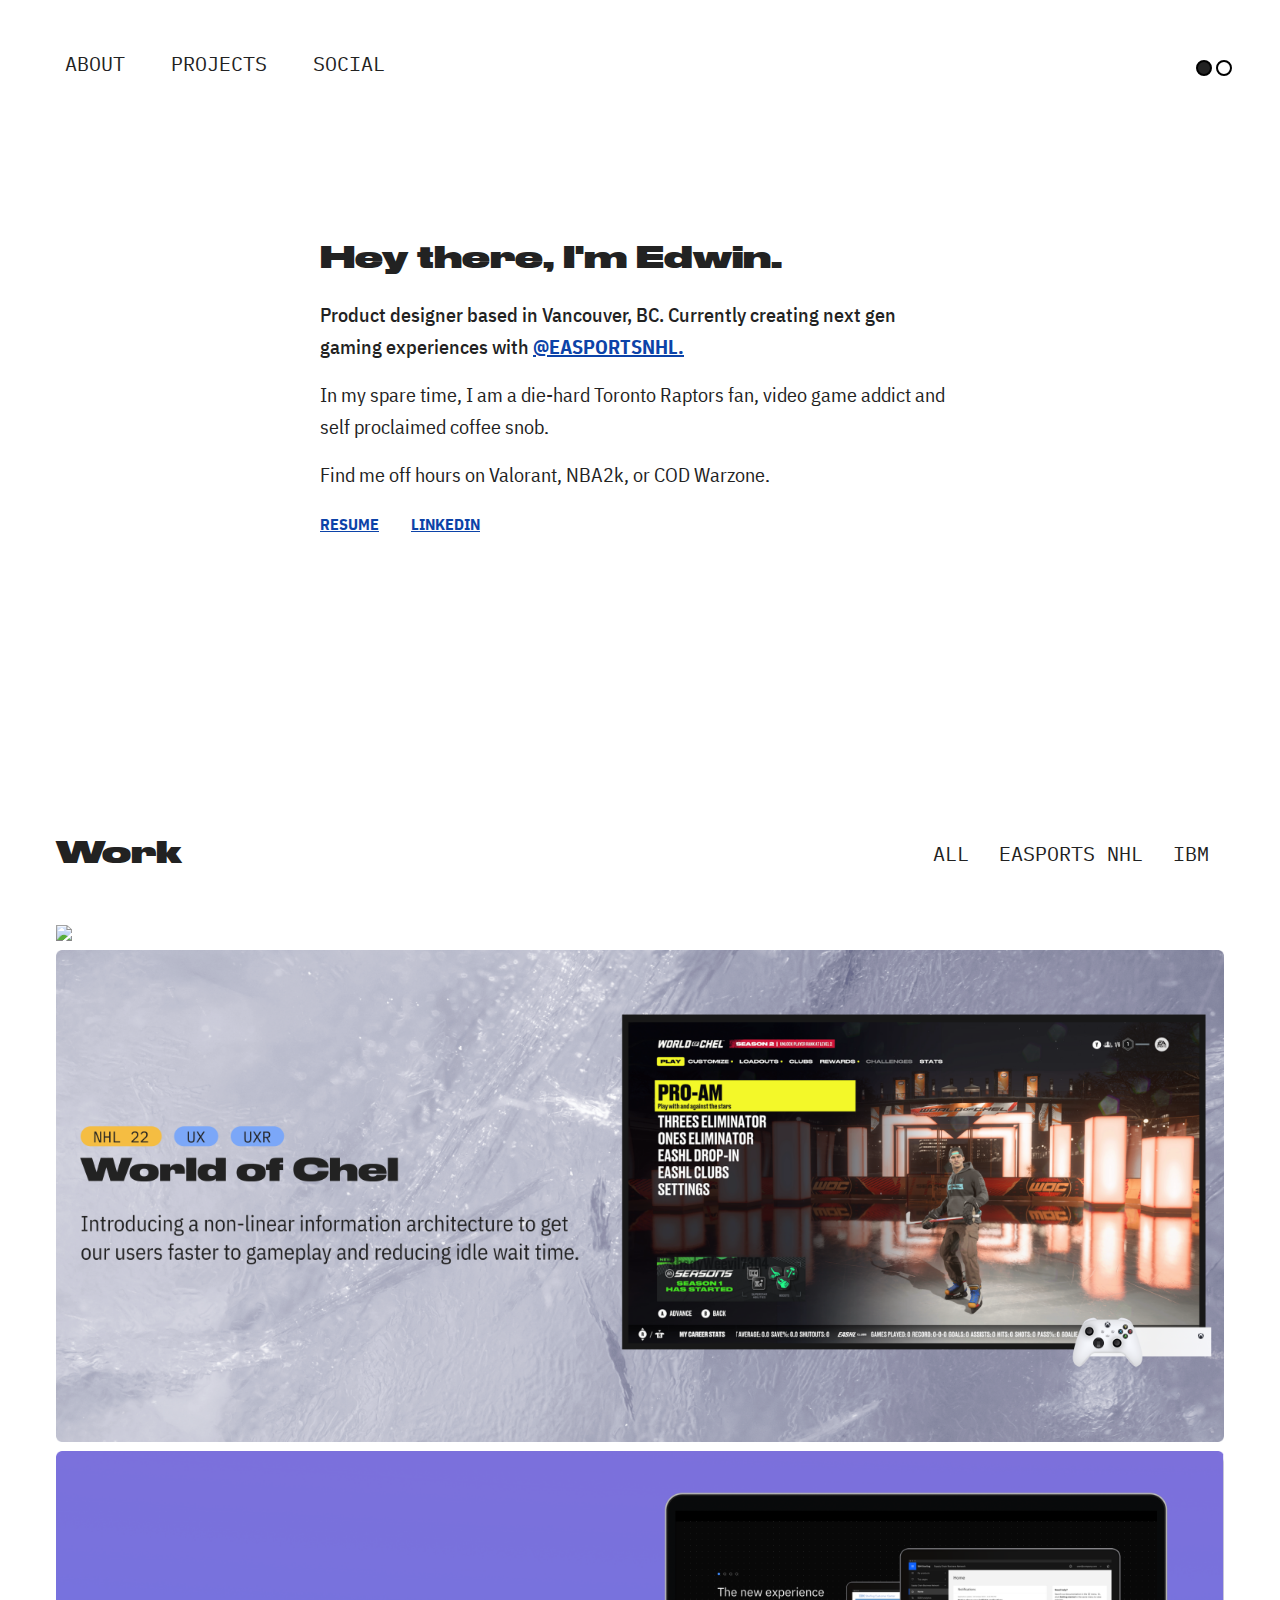
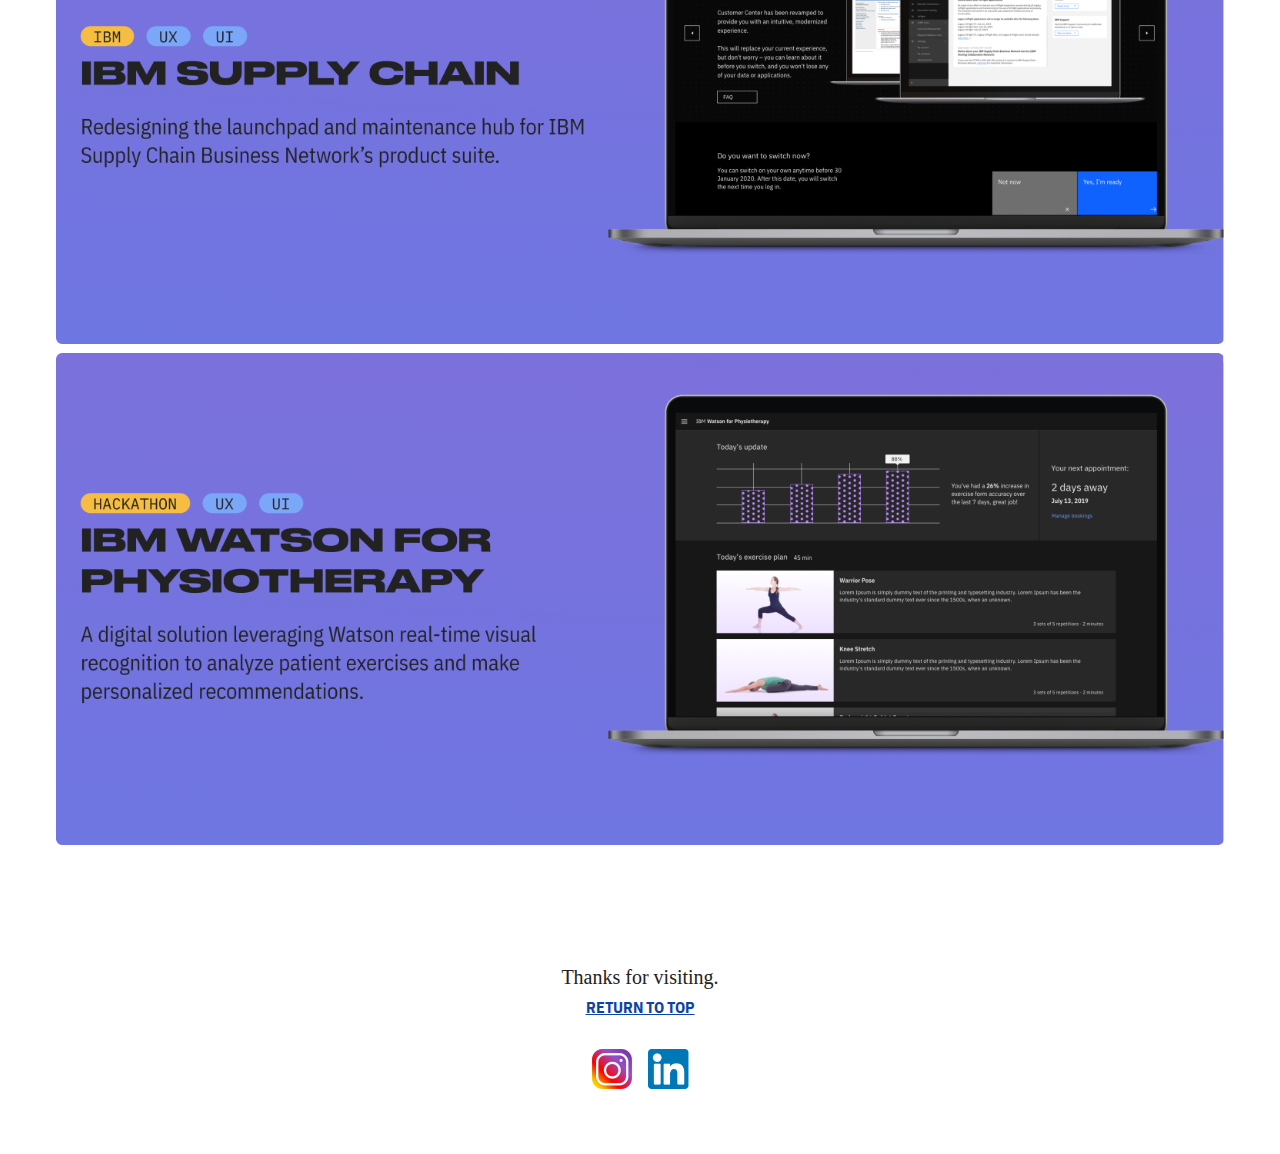
==== index.html @ debe1301 "Watson Physio project added, implemented hover interaction on homepage, added fade in/out on hover t" ====
<!DOCTYPE html>
<!--[if lt IE 7]>      <html class="no-js lt-ie9 lt-ie8 lt-ie7"> <![endif]-->
<!--[if IE 7]>         <html class="no-js lt-ie9 lt-ie8"> <![endif]-->
<!--[if IE 8]>         <html class="no-js lt-ie9"> <![endif]-->
<!--[if gt IE 8]>      <html class="no-js"> <!--<![endif]-->
<html class="theme-dark">
    <head>
        <meta charset="utf-8">
        <meta http-equiv="X-UA-Compatible" content="IE=edge">
        <title>Edwin Tang | Product Design</title>
        <meta name="description" content="">
        <meta name="viewport" content="width=device-width, initial-scale=1">
        <link rel="stylesheet" href="portfolio-styles.css" type="text/css">
        <link rel="preconnect" href="https://fonts.googleapis.com">
        <link rel="preconnect" href="https://fonts.gstatic.com" crossorigin>
        <link href="https://fonts.googleapis.com/css2?family=IBM+Plex+Mono&family=IBM+Plex+Sans+Condensed:wght@400;500;700&display=swap" rel="stylesheet">
        <script src="javascript.js"></script> 
        <ul class="navbar">
            <div class="navbar-menu">
                <li class="navbar-item"><a href="#about">ABOUT</a></li>
                <li class="navbar-item"><a href="#projects">PROJECTS</a></li>
                <li class="navbar-item"><a href="#social">SOCIAL</a></li>
            </div>
            <div class="color-change">
                <button class="color-change-icon" onclick="setDarkTheme()" id="dark-icon"></button>
                <button class="color-change-icon" onclick="setLightTheme()" id="light-icon"></button>
            </div>
        </ul>
    </head>
    <body>
        <!--[if lt IE 7]>
            <p class="browsehappy">You are using an <strong>outdated</strong> browser. Please <a href="#">upgrade your browser</a> to improve your experience.</p>
        <![endif]-->
        
        <div class="hero" id="about">
            <div class="hero-intro-container">
                <p id="header">Hey there, I'm Edwin.</h1>
                <p id="hero-subheader">Product designer based in Vancouver, BC. Currently creating next gen gaming experiences with <a href="https://www.instagram.com/easportsnhl/?hl=en" target="_blank" id="easports">@EASPORTSNHL.</a></p>
                <p>In my spare time, I am a die-hard Toronto Raptors fan, video game addict and self proclaimed coffee snob.</p> 
                <p>Find me off hours on Valorant, NBA2k, or COD Warzone.</p>
                <p id="intro-links"><a href="" id="resume">RESUME</a><a href="" id="linkedin">LINKEDIN</a></p>
            </div>
        </div>

        <div class="projects" id="projects">
            <div class="projects-header">
                <span class="wide-text">Work</span>
                <div class="project-filter">
                    <li>ALL</li>
                    <li>EASPORTS NHL</li>
                    <li>IBM</li>
                </div>
            </div>
            <div class="project-thumbnails-container">
                <img src="Assets/Project Thumbnails/NHL - Strategies Large Thumbnail.png" href="" class="project-thumbnails">
                <a href="world-of-chel.html"><img src="Assets/Project Thumbnails/NHL - WOC Large Thumbnail.png" class="project-thumbnails"></a>
                <a href="ibm-supply-chain.html"><img src="Assets/Project Thumbnails/IBM Customer Center Large Thumbnail.png" alt="IBM Supply Chain Project Thumbnail" class="project-thumbnails"></a>
                <a href="ibm-watson-physio.html"><img src="Assets/Project Thumbnails/IBM Watson for Physio Large Thumbnail.png" alt="IBM Watson for Physio Project Thumbnail" class="project-thumbnails"></a>
            </div>
        </div> 
         
        <div class="footer" id="social">
            <div class="footer-text-container">
                <span id="footer-text">Thanks for visiting.</span>
                <a href="#" id="back-to-top">RETURN TO TOP</a>
            </div>
            <div class="social-icons">
                <a target="_blank" href="https://www.instagram.com/ewkthanks/"><img class="footer-social-icons" src="Assets/social-icons/ig-icon.png"></a>
                <a target="_blank" href="https://www.linkedin.com/in/edwin-tang-b3b649b4/"><img class="footer-social-icons" src="Assets/social-icons/linkedin-icon.png"></a>
            </div>
        </div>
        <script src="" async defer></script>
    </body>
</html>
---- portfolio-styles.css ----
@font-face {
    font-family: 'Druk Wide';
    src: url(/fonts/Druk-Wide-Heavy.ttf);
    font-weight: bold;
    font-style: normal;
}

@font-face {
    font-family: 'Druk Wide';
    src: url(/fonts/Druk-Wide-Medium.ttf);
    font-weight: normal;
    font-style: normal;
}

/*Theme Setup*/
.theme-light {
    --background-color: #fff;
    --font-color: #222;
    --footer-color: #333;
    --navhover-bg-color: #222;
    --navhover-color: #fff;
    --links-color: #0C43A8;
}

.theme-dark {
    --background-color: #222222;
    --font-color: #fff;
    --footer-color: #cbcbcb;
    --navhover-bg-color: #fff;
    --navhover-color: #222;
    --links-color: #7BA7F8;
}

html {
    scroll-behavior: smooth;
}

.hyperlinks {
    font-weight: 700;
    color: var(--links-color);
}

/*Navbar Styling*/

.navbar {
    list-style-type: none;
    font-family: 'IBM Plex Mono', monospace;
    max-height: 117px;
    position: fixed;
    display: flex;
    padding: 48px 48px 32px 48px;
    justify-content: space-between;
    align-items: center;
    background-color: var(--background-color);
    left: 0px;
    right: 0px;
    top: 0px;
    margin-top: 0px;

}

.navbar-menu {
    display: block;
    align-items: center;
    align-self: stretch;
    width: auto;
}

.navbar-menu a {
    color: var(--font-color);
    text-decoration: none;
}

.navbar-item {
    display: inline-block;
    padding: 0px;
    border-radius: 4px;
}

.navbar-item a {
    padding: 2px 17px 2px 17px;
}

.navbar-arrow {
    display: inline-block;
    padding: 0px 15px 0px 15px;
    border-radius: 4px;
    color: var(--font-color);
}
 
.navbar-item:hover {
    background-color: var(--navhover-bg-color);
    color: var(--navhover-color);
    -webkit-transition: all 150ms ease-in-out;
    -moz-transition: all 150ms ease-in-out;
    transition: all 150ms ease-in-out;
}

.navbar-item:not(hover) {
    background-color: var(--background-color);
    color: var(--font-color);
    -webkit-transition: all 150ms ease-in-out;
    -moz-transition: all 150ms ease-in-out;
    transition: all 150ms ease-in-out;
}

.navbar-item a:hover {
    color: var(--navhover-color);
    -webkit-transition: all 150ms ease-in-out;
    -moz-transition: all 150ms ease-in-out;
    transition: all 150ms ease-in-out;
}

.navbar-item a:not(hover) {
    color: var(--font-color);
    -webkit-transition: all 150ms ease-in-out;
    -moz-transition: all 150ms ease-in-out;
    transition: all 150ms ease-in-out;
}

/* Active Breadcrumb*/
.navbar-item-active {
    display: inline-block;
    background-color: var(--navhover-bg-color);
    color: var(--navhover-color);
    padding: 0px 15px;
    border-radius: 4px;
}

/*Color Change Icons*/

.color-change {
    display: flex;
    align-items: flex-start;
    gap: 4px;
}

.color-change-icon {
    display: inline-block;
    height: 16px;
    width: 16px;
}

#dark-icon {
    background-color:#222;
    border: 2px solid black;    
    
    border-radius:50%;
    -moz-border-radius:50%;
    -webkit-border-radius:50%;
    
}

#light-icon {
    background-color:#fff;
    border: 2px solid black;    
    border-radius:50%;
    -moz-border-radius:50%;
    -webkit-border-radius:50%;
    
    
}

/*End Color Change and Navbar*/

body {
    background-color: var(--background-color);
    font-family: 'IBM Plex Sans Condensed', sans-serif;
    font-size: 20px;
    color: var(--font-color);
    line-height: 1.6;
}

ul li:not(:last-child) {
    margin-bottom: 8px;
}

.hero {
    display: flex;
    height: 70vh;
    padding: 64px 48px;
    flex-direction: column;
    justify-content: center;
    align-items: center;
    flex-shrink: 0;
    
}

.hero-intro-container {
    margin: auto;
    display: flex;
    padding: 32px;
    flex-direction: column;
    align-items: flex-start;
    align-self: stretch;
    gap: 0px;
    width: 640px;
}

.hero-intro-container p:not(:last-child) {
    margin-bottom: 16px;
    margin-top: 0px;
}

.hero-intro-container p:last-child {
    margin: 0px;
}

#hero-subheader {
    font-weight: 500;
}

#header {
    font-family: 'Druk Wide';
    font-weight: bold;
    font-size: 30px;
    
}

#easports {
    color: var(--links-color);
    font-weight: 700;   
}

#resume {
    color: var(--links-color);
    font-weight: 700;
    font-size: 16px;
    margin-right: 32px;
}

#linkedin {
    color: var(--links-color);
    font-weight: 700;
    font-size: 16px;
}


/*Projects Container*/

.projects {
    display: flex;
    max-width: 1528px;
    height: 100%;
    margin-left: auto;
    margin-right: auto;
    padding: 64px 48px;
    flex-direction: column;
    justify-content: center;
    align-items: center;
    flex-shrink: 0;
    
}

.projects-header {
    display: flex;
    justify-content: space-between;
    align-items: center;
    align-self: stretch;
    width: 100%;
}

.wide-text {
    font-family: 'Druk Wide';
    font-weight: bold;
    font-size: 30px;
    color: var(--font-color);
    
}

.project-filter {
    list-style-type: none;
    font-family: 'IBM Plex Mono', monospace;
    display: flex;
    align-items: flex-start;
    
}

.project-filter li {
    display: inline;
    padding: 0px 15px 0px 15px;
    border-radius: 4px;
}

.project-filter li:hover {
    background-color: var(--navhover-bg-color);
    color: var(--navhover-color);
    -webkit-transition: all 150ms ease-in-out;
    -moz-transition: all 150ms ease-in-out;
    transition: all 150ms ease-in-out;
}

.project-thumbnails-container {
    margin-top: 40px;
}

.project-thumbnails-container:hover a {
    opacity: 0.7;
    -webkit-transition: opacity 300ms ease-in-out;
    -moz-transition: opacity 300ms ease-in-out;
    transition: opacity 300ms ease-in-out;
}

.project-thumbnails-container:not(hover) a {
    opacity: 1;
    -webkit-transition: opacity 300ms ease-in-out;
    -moz-transition: opacity 300ms ease-in-out;
    transition: opacity 300ms ease-in-out;
}

.project-thumbnails {
    width: 100%;
}

.project-thumbnails-container a:hover {
    opacity: 1;
    -webkit-transition: opacity 300ms ease-in-out;
    -moz-transition: opacity 300ms ease-in-out;
    transition: opacity 300ms ease-in-out;
}

/*Footer Styling*/

.footer {
    display: flex;
    max-width: 1528px;
    height: auto;
    margin-left: auto;
    margin-right: auto;
    padding: 48px 24px;
    flex-direction: column;
    justify-content: center;
    align-items: center;
    flex-shrink: 0;
}

.footer-text-container {
    display: flex;
    flex-direction: column;
    align-items: flex-start;
    gap: 8px;
}

#footer-text {
    color: var(--font-color);
    font-family: 'Druk Wide';
    font-weight: normal;
    font-size: 20px;
    font-style: normal;
    line-height: normal;
}

#back-to-top {
    color: var(--links-color);
    font-family: IBM Plex Sans Condensed;
    font-size: 16px;
    font-style: normal;
    font-weight: 700;
    line-height: normal;
    text-decoration-line: underline;
    align-items: center;
    display: flex;
    margin: auto;
}

.social-icons {
    margin-top: 32px;
    display: flex;
    align-items: flex-start;
    gap: 16px;
}

.footer-social-icons {
    height: 40px;
    width: auto;
}

/*PROJECT PAGE CSS*/
.project-image {
    margin-top: 130px;
    max-width: 1528px;
    margin-left: auto;
    margin-right: auto;
    display: flex;
    flex-direction: column;
    align-items: center;
    gap: 10px; 
    padding: 0px 48px;
}

.project-intro {
    margin-top: 16px;
    max-width: 1528px;
    margin-left: auto;
    margin-right: auto;
    padding: 0px 48px;
}

.project-intro img {
    max-width: 1528px;
    width: 100%;
    margin-left:auto;
    margin-right: auto;
}

.image-footer {
    font-size: 16px;
    color: var(--footer-color);
    margin-top: 0%;
    font-style: italic;
}

.project-body {
    padding: 0px 48px;
    max-width: 1528px;
    margin-left: auto;
    margin-right: auto;
}

.project-body img {
    width: 100%;
    border-radius: 4px;
}

.project-subheader {
    font-family: 'Druk Wide';
    font-size: 24px;
    color: var(--font-color);
    
}

strong {
    color: #F5BD42;
}

/*TWO COLUMN GRID*/

.two-column-row {
    display: flex;
    column-gap: 8px;
}


.two-column-row .column {
    flex: 50%;
}

.two-column-row .column img {
    width: 100%;
    border-radius: 4px;
}
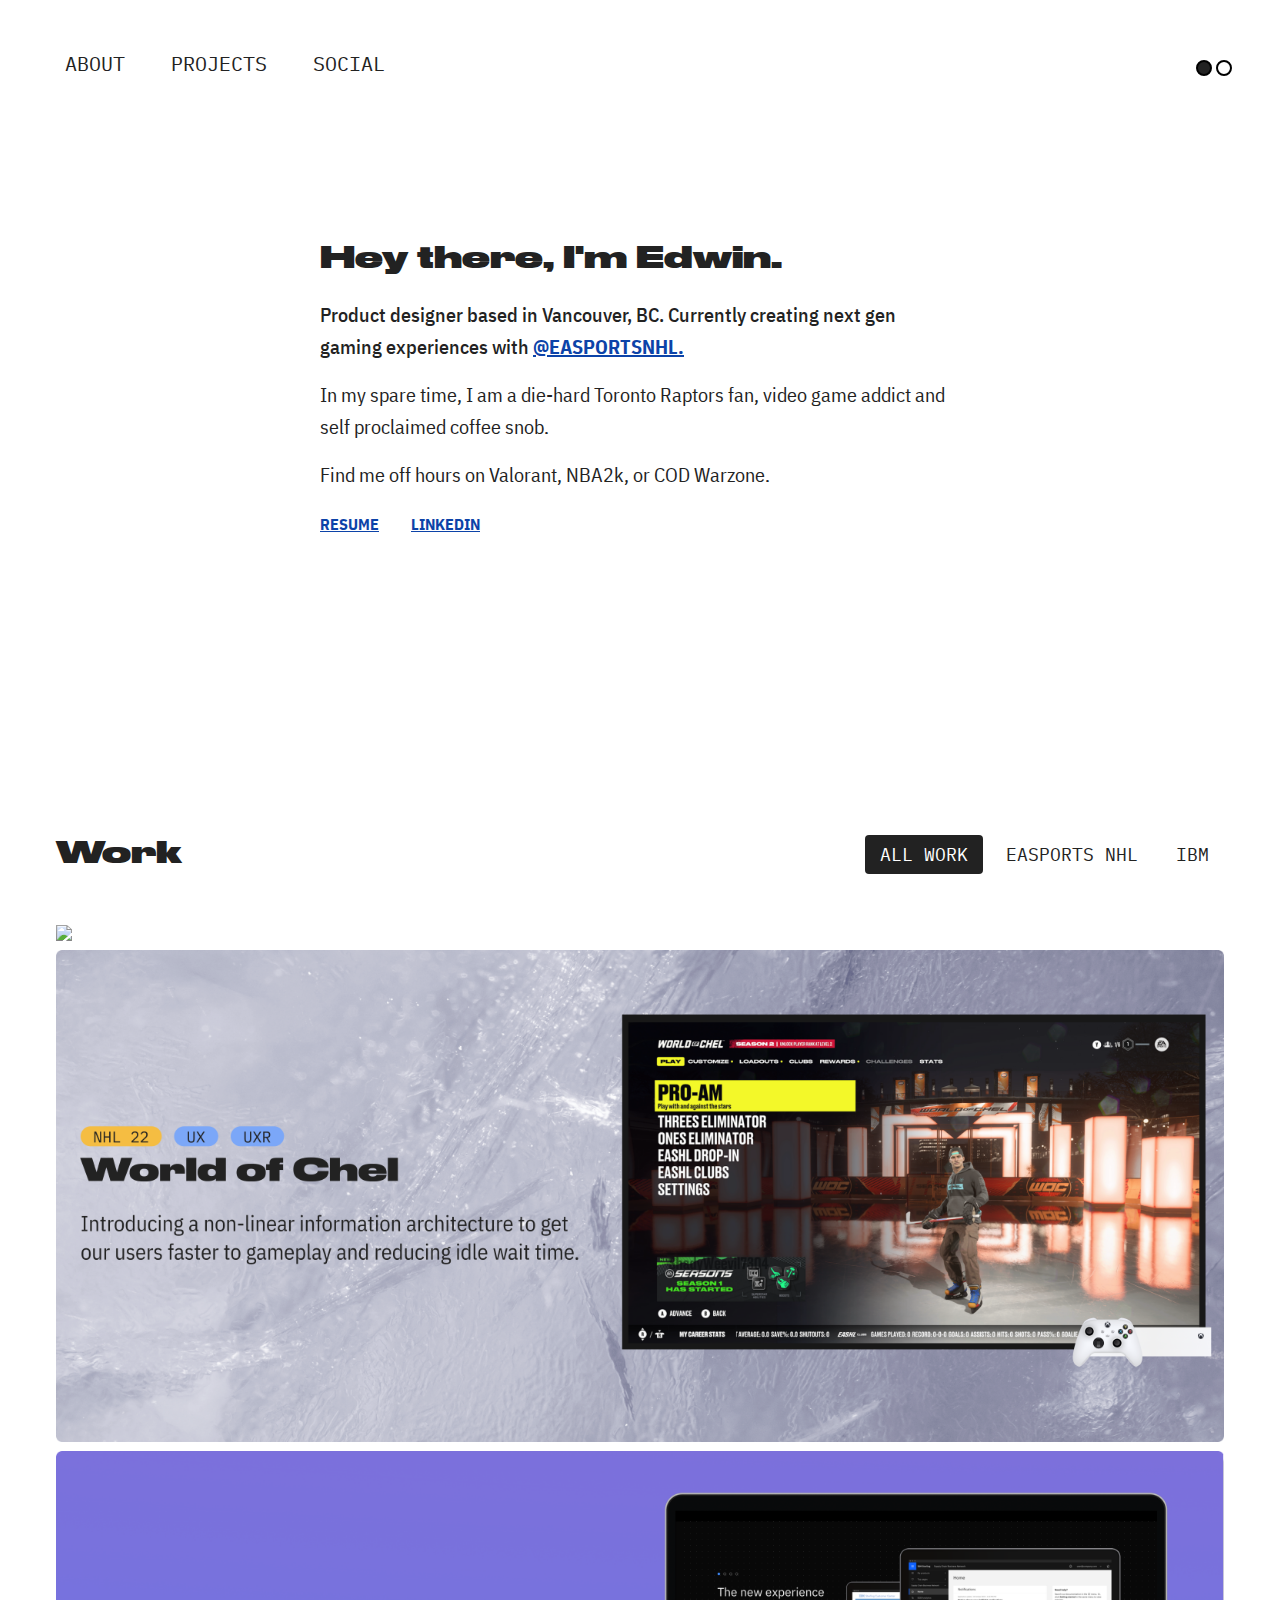
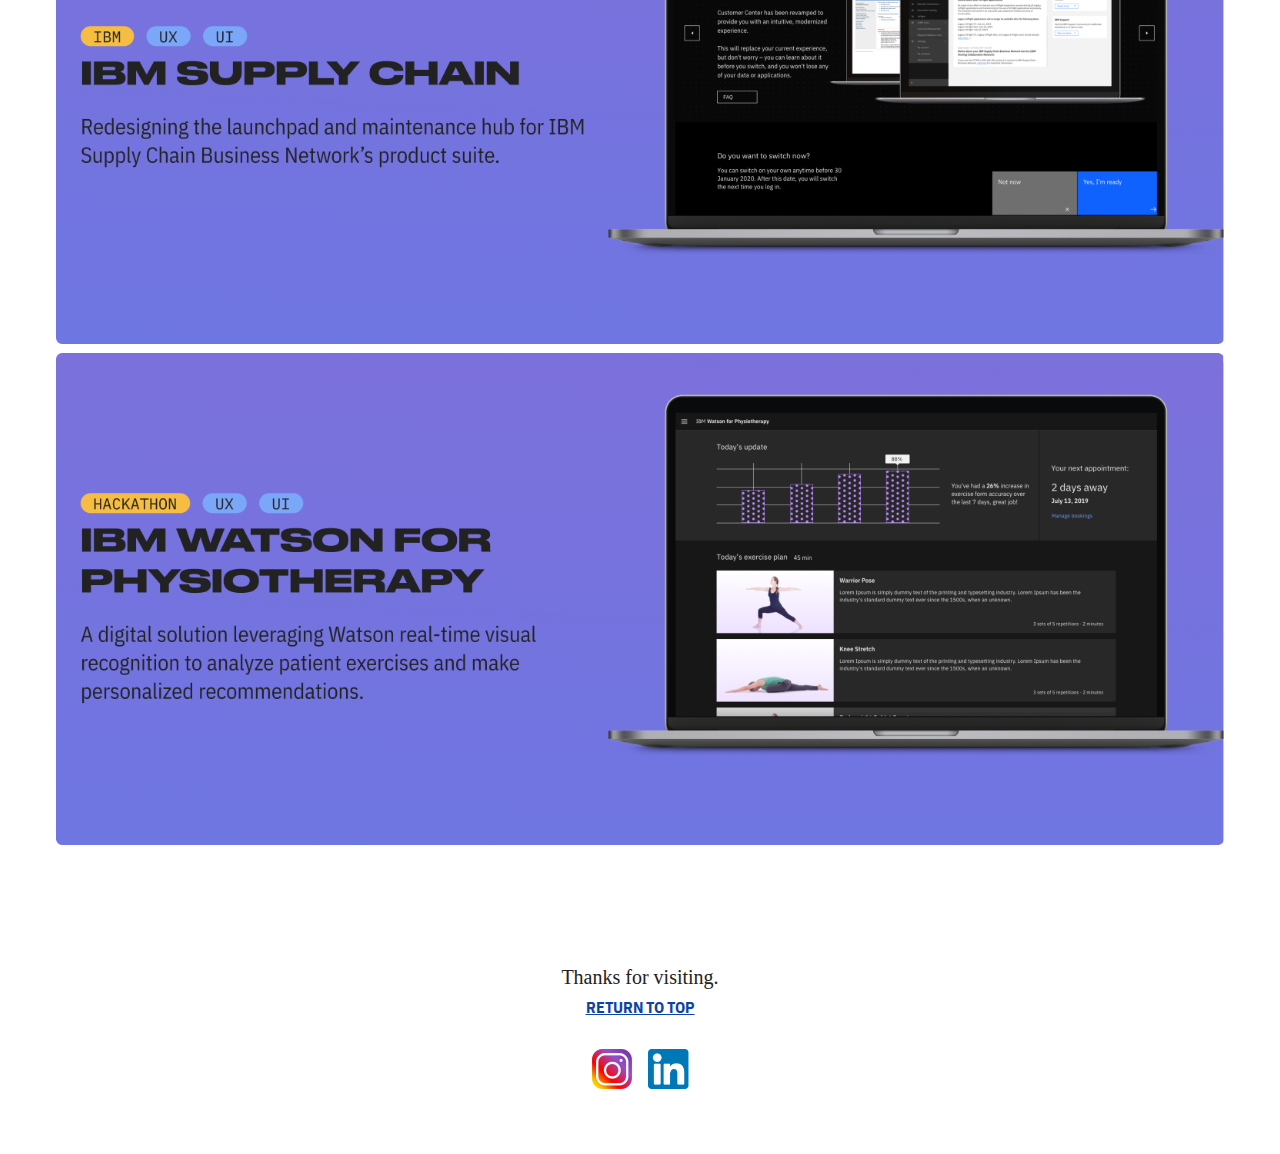
==== commit fe3bd542: "Added project filters" ====
--- a/index.html
+++ b/index.html
@@ -3,7 +3,7 @@
 <!--[if IE 7]>         <html class="no-js lt-ie9 lt-ie8"> <![endif]-->
 <!--[if IE 8]>         <html class="no-js lt-ie9"> <![endif]-->
 <!--[if gt IE 8]>      <html class="no-js"> <!--<![endif]-->
-<html class="theme-dark">
+<html class="theme-light">
     <head>
         <meta charset="utf-8">
         <meta http-equiv="X-UA-Compatible" content="IE=edge">
@@ -38,24 +38,24 @@
                 <p id="hero-subheader">Product designer based in Vancouver, BC. Currently creating next gen gaming experiences with <a href="https://www.instagram.com/easportsnhl/?hl=en" target="_blank" id="easports">@EASPORTSNHL.</a></p>
                 <p>In my spare time, I am a die-hard Toronto Raptors fan, video game addict and self proclaimed coffee snob.</p> 
                 <p>Find me off hours on Valorant, NBA2k, or COD Warzone.</p>
-                <p id="intro-links"><a href="" id="resume">RESUME</a><a href="" id="linkedin">LINKEDIN</a></p>
+                <p id="intro-links"><a href="Assets/EdwinResume.pdf" target="_blank" id="resume">RESUME</a><a href="https://www.linkedin.com/in/edwin-tang-b3b649b4/" id="linkedin">LINKEDIN</a></p>
             </div>
         </div>
 
         <div class="projects" id="projects">
             <div class="projects-header">
                 <span class="wide-text">Work</span>
-                <div class="project-filter">
-                    <li>ALL</li>
-                    <li>EASPORTS NHL</li>
-                    <li>IBM</li>
+                <div class="project-filter" id="btnContainer">
+                    <button class="filter-button filter-active" onclick="filterSelection('all')">ALL WORK</button>
+                    <button class="filter-button" onclick="filterSelection('eanhl')">EASPORTS NHL
+                    <button class="filter-button" onclick="filterSelection('ibm')">IBM</button>
                 </div>
             </div>
             <div class="project-thumbnails-container">
-                <img src="Assets/Project Thumbnails/NHL - Strategies Large Thumbnail.png" href="" class="project-thumbnails">
-                <a href="world-of-chel.html"><img src="Assets/Project Thumbnails/NHL - WOC Large Thumbnail.png" class="project-thumbnails"></a>
-                <a href="ibm-supply-chain.html"><img src="Assets/Project Thumbnails/IBM Customer Center Large Thumbnail.png" alt="IBM Supply Chain Project Thumbnail" class="project-thumbnails"></a>
-                <a href="ibm-watson-physio.html"><img src="Assets/Project Thumbnails/IBM Watson for Physio Large Thumbnail.png" alt="IBM Watson for Physio Project Thumbnail" class="project-thumbnails"></a>
+                <a href="" class="project-filter-link eanhl"><img src="Assets/Project Thumbnails/NHL - Strategies Large Thumbnail.png" class="project-thumbnails"></a>
+                <a href="world-of-chel.html" class="project-filter-link eanhl"><img src="Assets/Project Thumbnails/NHL - WOC Large Thumbnail.png" class="project-thumbnails"></a>
+                <a href="ibm-supply-chain.html" class="project-filter-link ibm"><img src="Assets/Project Thumbnails/IBM Customer Center Large Thumbnail.png" alt="IBM Supply Chain Project Thumbnail" class="project-thumbnails"></a>
+                <a href="ibm-watson-physio.html" class="project-filter-link ibm"><img src="Assets/Project Thumbnails/IBM Watson for Physio Large Thumbnail.png" alt="IBM Watson for Physio Project Thumbnail" class="project-thumbnails"></a>
             </div>
         </div> 
          
@@ -69,6 +69,19 @@
                 <a target="_blank" href="https://www.linkedin.com/in/edwin-tang-b3b649b4/"><img class="footer-social-icons" src="Assets/social-icons/linkedin-icon.png"></a>
             </div>
         </div>
-        <script src="" async defer></script>
+        <script>
+        filterSelection("all")
+        // Add active class to the current button (highlight it)
+        var btnContainer = document.getElementById("btnContainer");
+        var btns = btnContainer.getElementsByClassName("filter-button");
+        for (var i = 0; i < btns.length; i++) {
+        btns[i].addEventListener("click", function(){
+            var current = document.getElementsByClassName("filter-active");
+            current[0].className = current[0].className.replace(" filter-active", "");
+            this.className += " filter-active";
+        });
+        };
+
+        </script>
     </body>
 </html> --- a/portfolio-styles.css
+++ b/portfolio-styles.css
@@ -276,18 +276,56 @@
     
 }
 
-.project-filter li {
-    display: inline;
-    padding: 0px 15px 0px 15px;
-    border-radius: 4px;
-}
-
+/*
 .project-filter li:hover {
     background-color: var(--navhover-bg-color);
     color: var(--navhover-color);
     -webkit-transition: all 150ms ease-in-out;
     -moz-transition: all 150ms ease-in-out;
     transition: all 150ms ease-in-out;
+}
+*/
+.project-filter .filter-button {
+    background-color: var(--background-color);
+    font-family: 'IBM Plex Mono', monospace;
+    font-size: 18px;
+    border: none;
+    padding: 8px 15px 8px 15px;
+    border-radius: 4px;
+}
+
+.project-filter .filter-button:not(:last-child) {
+    margin-right: 8px;
+}
+
+.project-filter .filter-button:hover {
+    background-color: var(--navhover-bg-color);
+    color: var(--navhover-color);
+    -webkit-transition: all 150ms ease-in-out;
+    -moz-transition: all 150ms ease-in-out;
+    transition: all 150ms ease-in-out;
+    cursor: pointer;
+}
+
+.project-filter .filter-button.filter-active {
+    background-color: var(--navhover-bg-color);
+    color: var(--navhover-color);
+}
+
+.project-filter .filter-button:not(hover) {
+    background-color: var(--background-color);
+    color: var(--font-color);
+    -webkit-transition: all 150ms ease-in-out;
+    -moz-transition: all 150ms ease-in-out;
+    transition: all 150ms ease-in-out;
+}
+
+.project-filter-link {
+    display: none;
+}
+
+.project-filter-show {
+    display: block;
 }
 
 .project-thumbnails-container {
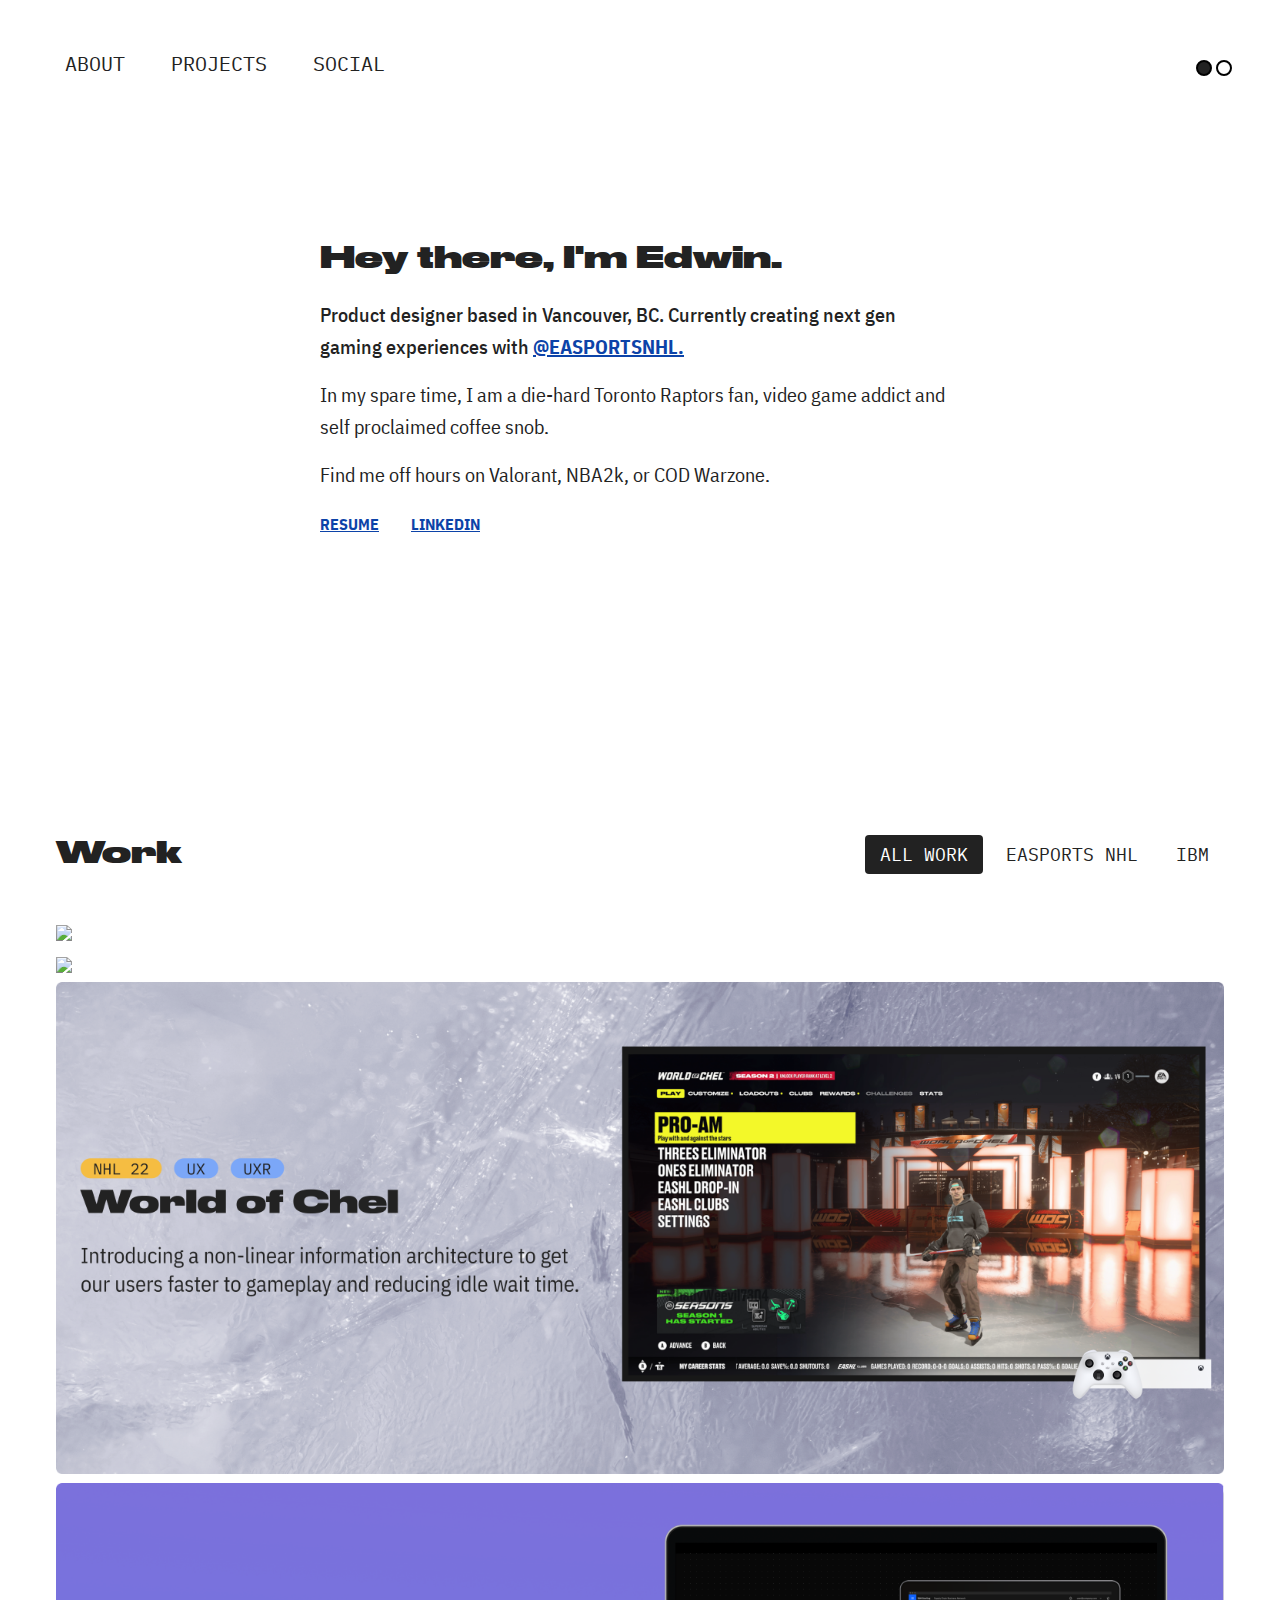
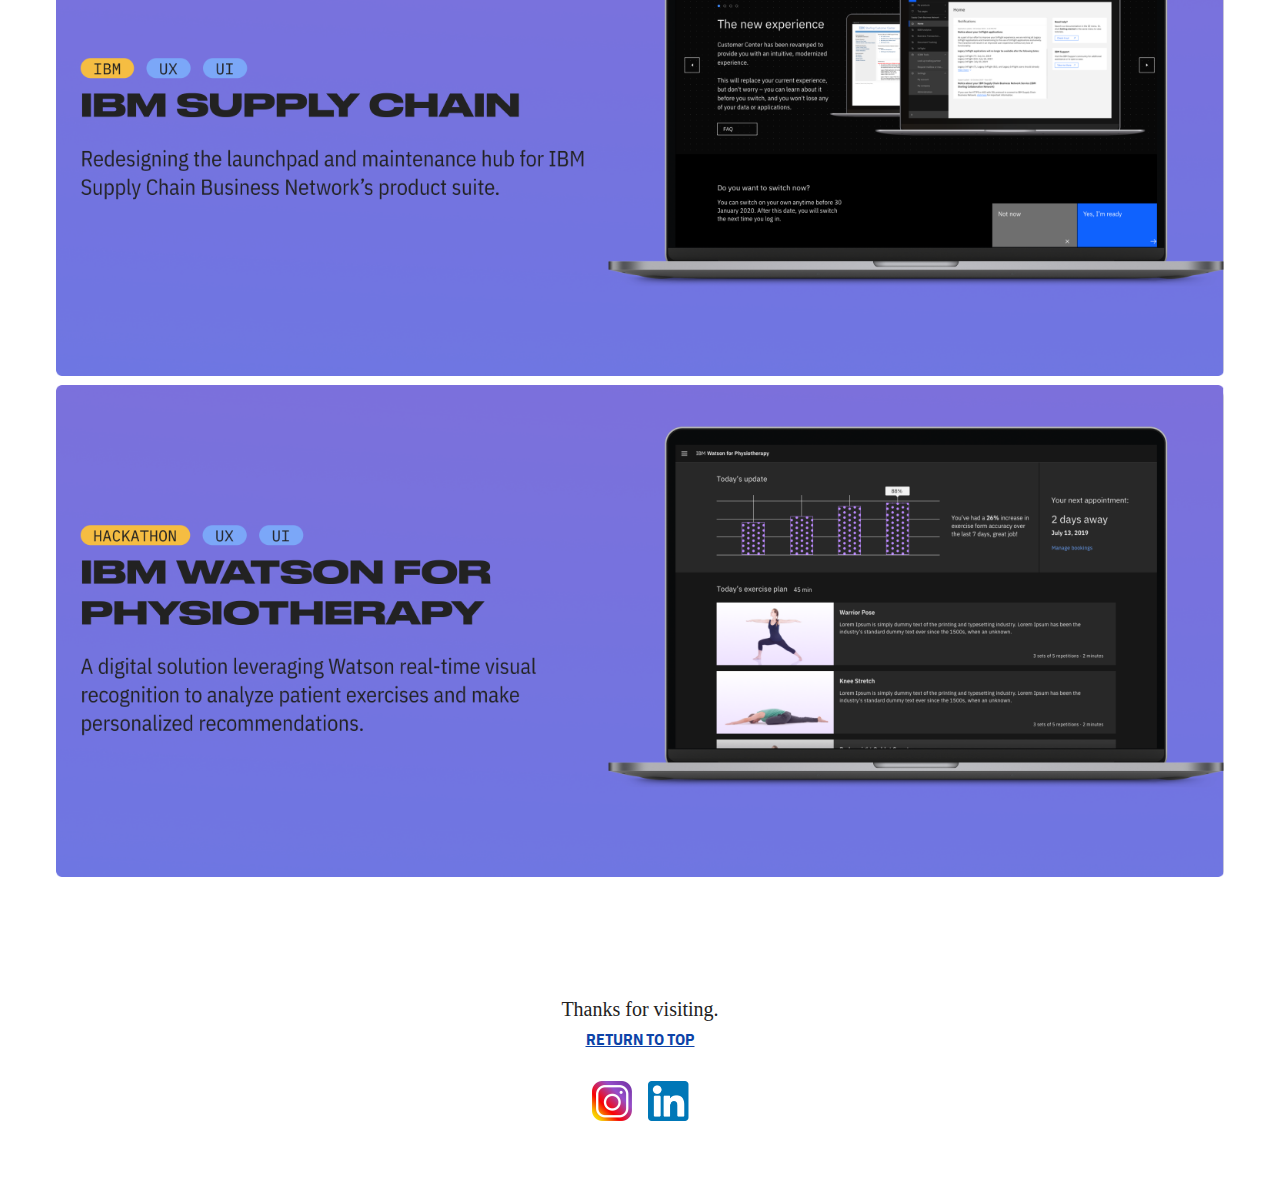
==== commit c9224ed0: "Fixed project header images, added a spot for CZ project image" ====
--- a/index.html
+++ b/index.html
@@ -52,7 +52,8 @@
                 </div>
             </div>
             <div class="project-thumbnails-container">
-                <a href="" class="project-filter-link eanhl"><img src="Assets/Project Thumbnails/NHL - Strategies Large Thumbnail.png" class="project-thumbnails"></a>
+                <a href="" class="project-filter-link eanhl"><img src="Assets/Project Thumbnails/CreationZone.png" class="project-thumbnails"></a>
+                <a href="gameplay-strategies.html" class="project-filter-link eanhl"><img src="Assets/Project Thumbnails/NHL - Strategies Large Thumbnail.png" class="project-thumbnails"></a>
                 <a href="world-of-chel.html" class="project-filter-link eanhl"><img src="Assets/Project Thumbnails/NHL - WOC Large Thumbnail.png" class="project-thumbnails"></a>
                 <a href="ibm-supply-chain.html" class="project-filter-link ibm"><img src="Assets/Project Thumbnails/IBM Customer Center Large Thumbnail.png" alt="IBM Supply Chain Project Thumbnail" class="project-thumbnails"></a>
                 <a href="ibm-watson-physio.html" class="project-filter-link ibm"><img src="Assets/Project Thumbnails/IBM Watson for Physio Large Thumbnail.png" alt="IBM Watson for Physio Project Thumbnail" class="project-thumbnails"></a>
--- a/portfolio-styles.css
+++ b/portfolio-styles.css
@@ -1,12 +1,12 @@
 @font-face {
-    font-family: 'Druk Wide';
+    font-family: 'Druk-Wide';
     src: url(/fonts/Druk-Wide-Heavy.ttf);
     font-weight: bold;
     font-style: normal;
 }
 
 @font-face {
-    font-family: 'Druk Wide';
+    font-family: 'Druk-Wide';
     src: url(/fonts/Druk-Wide-Medium.ttf);
     font-weight: normal;
     font-style: normal;
@@ -78,7 +78,7 @@
 }
 
 .navbar-item a {
-    padding: 2px 17px 2px 17px;
+    padding: 4px 17px 4px 17px;
 }
 
 .navbar-arrow {
@@ -211,7 +211,7 @@
 }
 
 #header {
-    font-family: 'Druk Wide';
+    font-family: 'Druk-Wide';
     font-weight: bold;
     font-size: 30px;
     
@@ -261,7 +261,7 @@
 }
 
 .wide-text {
-    font-family: 'Druk Wide';
+    font-family: 'Druk-Wide';
     font-weight: bold;
     font-size: 30px;
     color: var(--font-color);
@@ -381,7 +381,7 @@
 
 #footer-text {
     color: var(--font-color);
-    font-family: 'Druk Wide';
+    font-family: 'Druk-Wide';
     font-weight: normal;
     font-size: 20px;
     font-style: normal;
@@ -460,8 +460,13 @@
     border-radius: 4px;
 }
 
+video {
+    width: 100%;
+    border-radius: 4px;
+}
+
 .project-subheader {
-    font-family: 'Druk Wide';
+    font-family: 'Druk-Wide';
     font-size: 24px;
     color: var(--font-color);
     
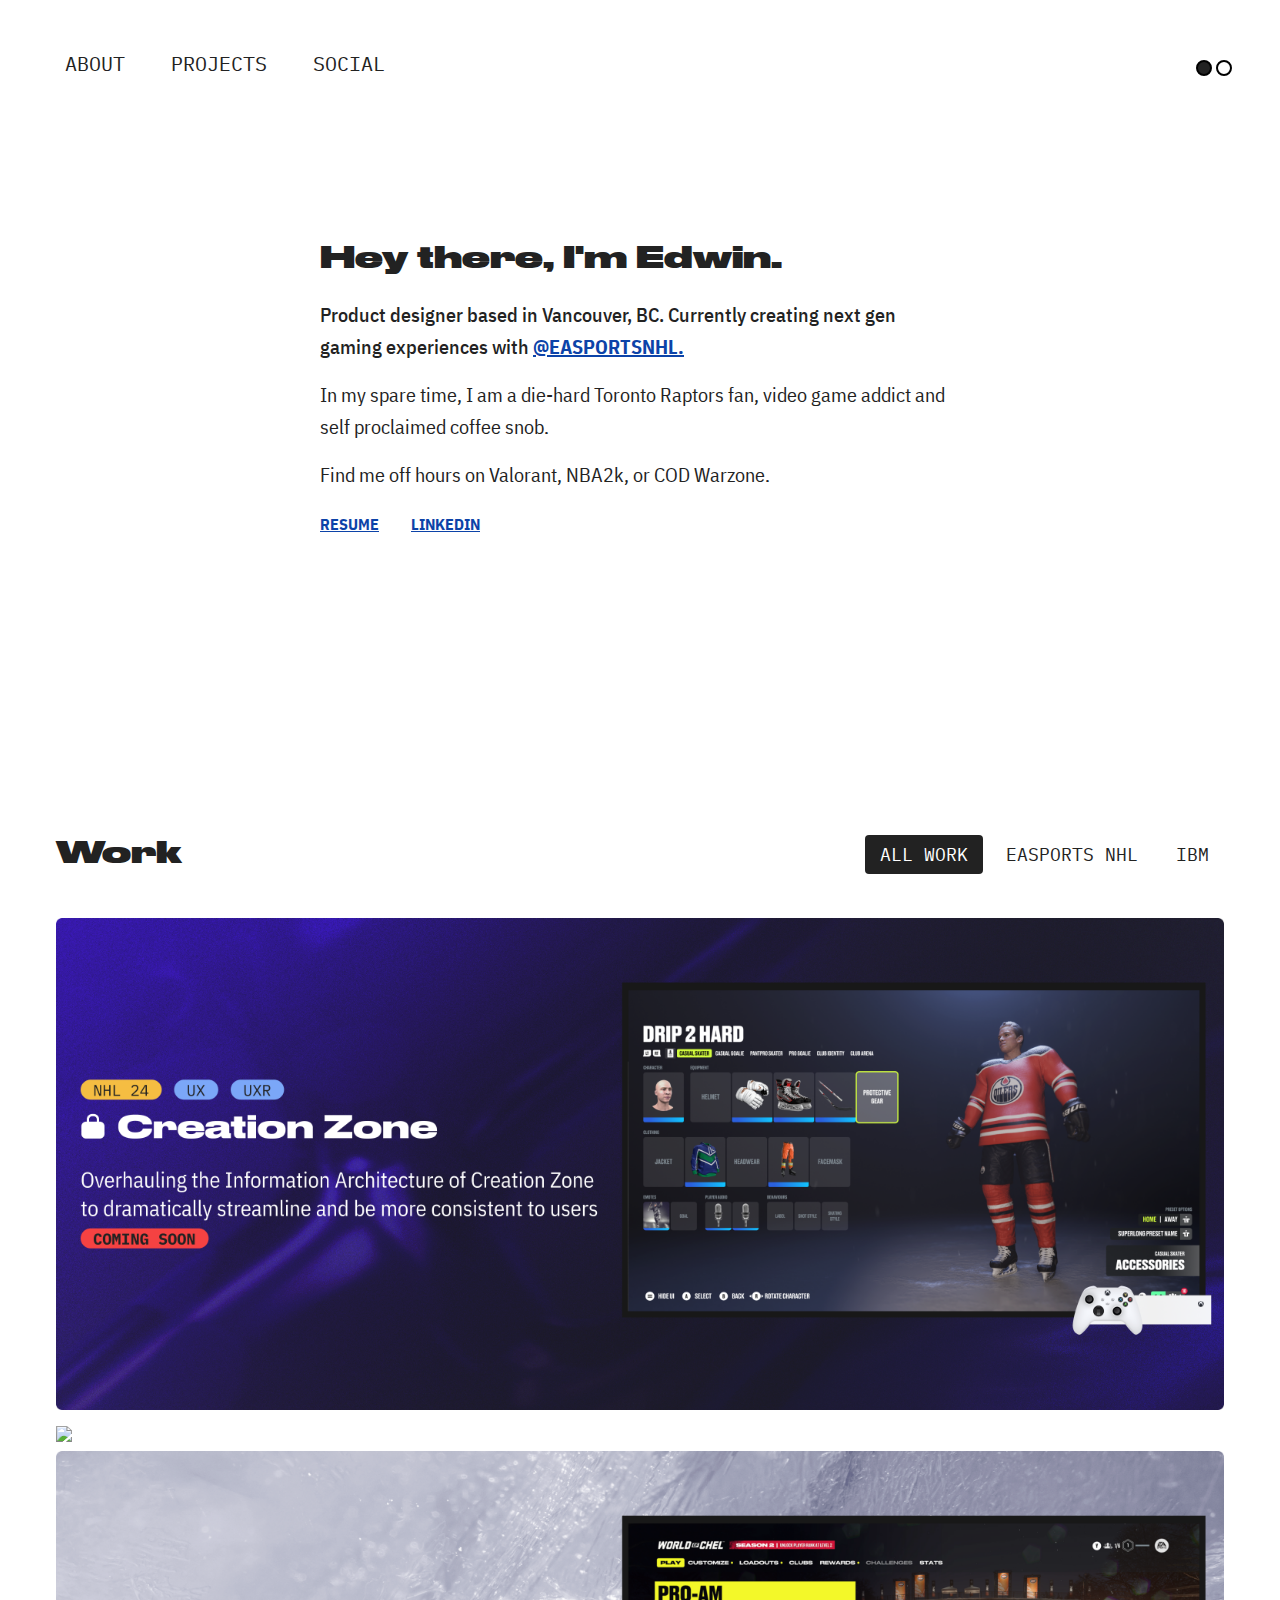
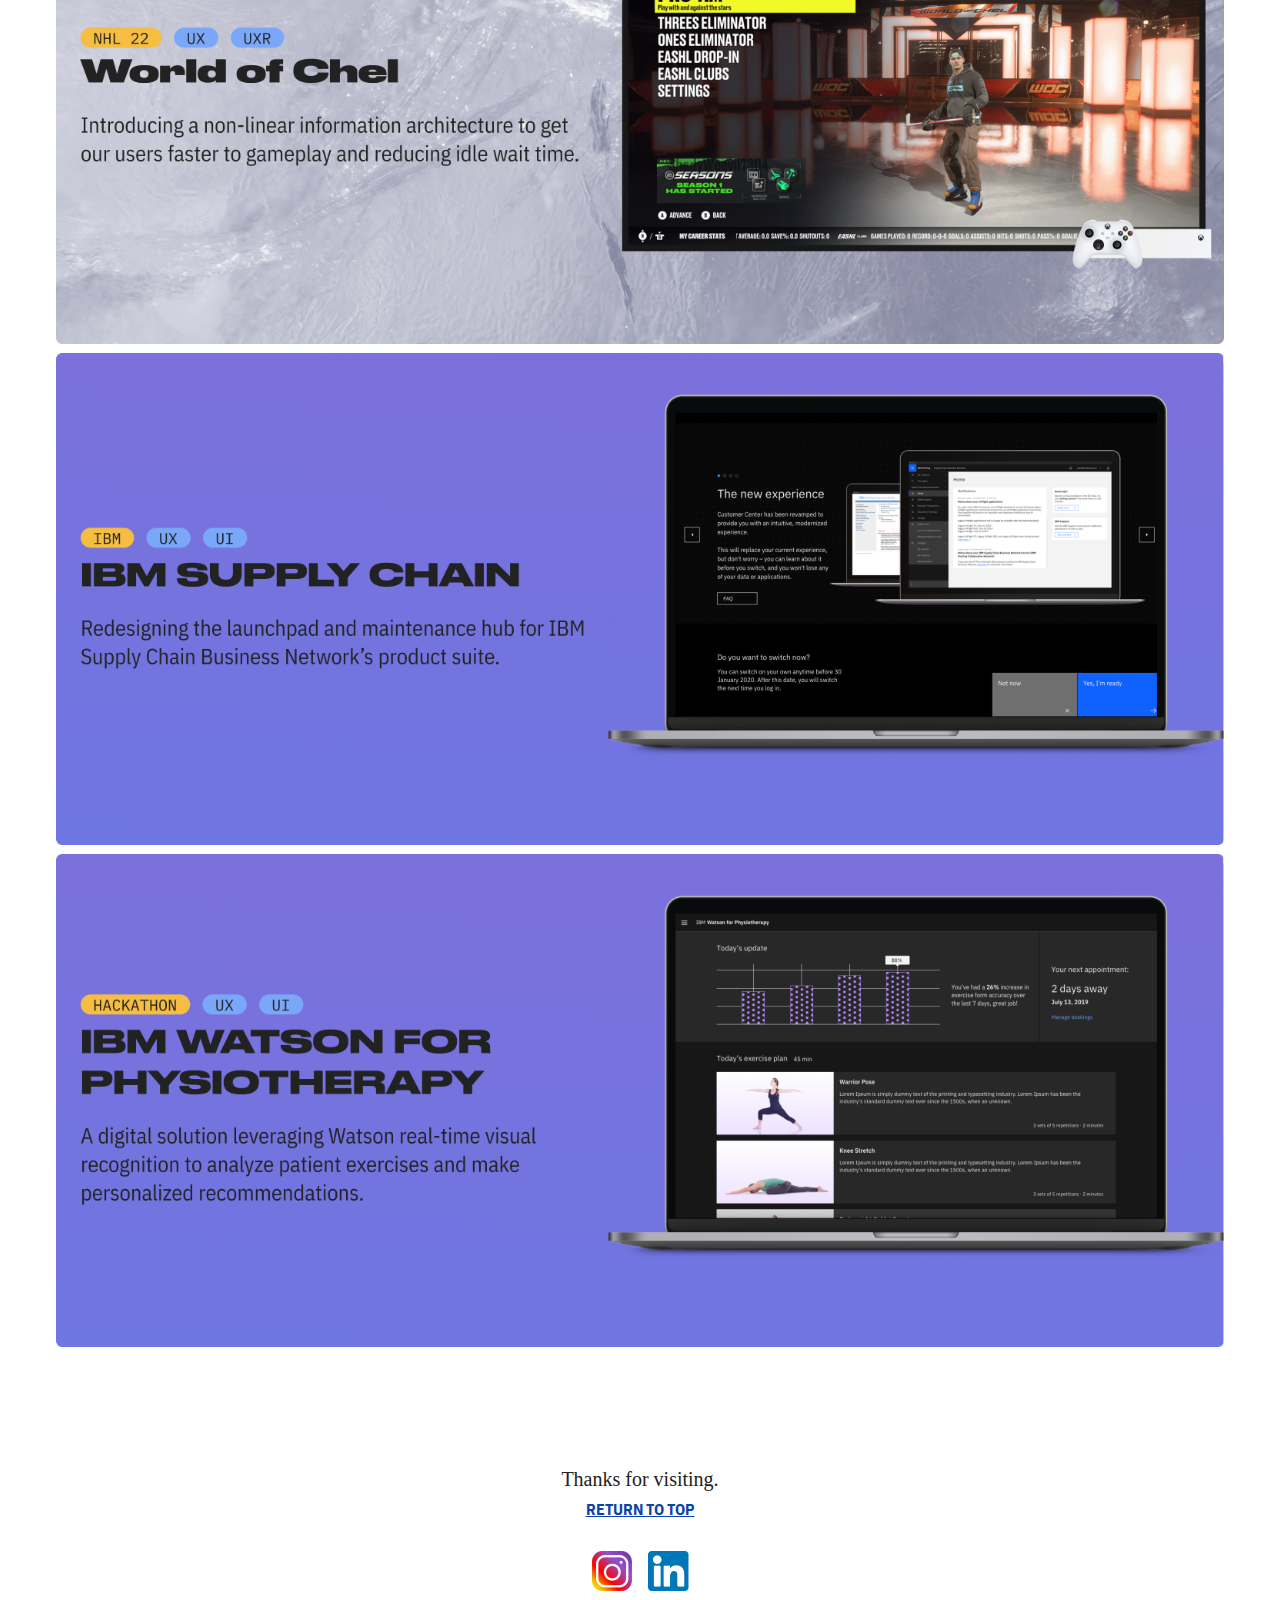
==== commit 785c32cb: "Addition of CZ thumbnail" ====
--- a/index.html
+++ b/index.html
@@ -52,7 +52,7 @@
                 </div>
             </div>
             <div class="project-thumbnails-container">
-                <a href="" class="project-filter-link eanhl"><img src="Assets/Project Thumbnails/CreationZone.png" class="project-thumbnails"></a>
+                <a class="project-filter-link eanhl"><img src="Assets/Project Thumbnails/NHL - CZ Large Thumbnail.png" class="project-thumbnails"></a>
                 <a href="gameplay-strategies.html" class="project-filter-link eanhl"><img src="Assets/Project Thumbnails/NHL - Strategies Large Thumbnail.png" class="project-thumbnails"></a>
                 <a href="world-of-chel.html" class="project-filter-link eanhl"><img src="Assets/Project Thumbnails/NHL - WOC Large Thumbnail.png" class="project-thumbnails"></a>
                 <a href="ibm-supply-chain.html" class="project-filter-link ibm"><img src="Assets/Project Thumbnails/IBM Customer Center Large Thumbnail.png" alt="IBM Supply Chain Project Thumbnail" class="project-thumbnails"></a>
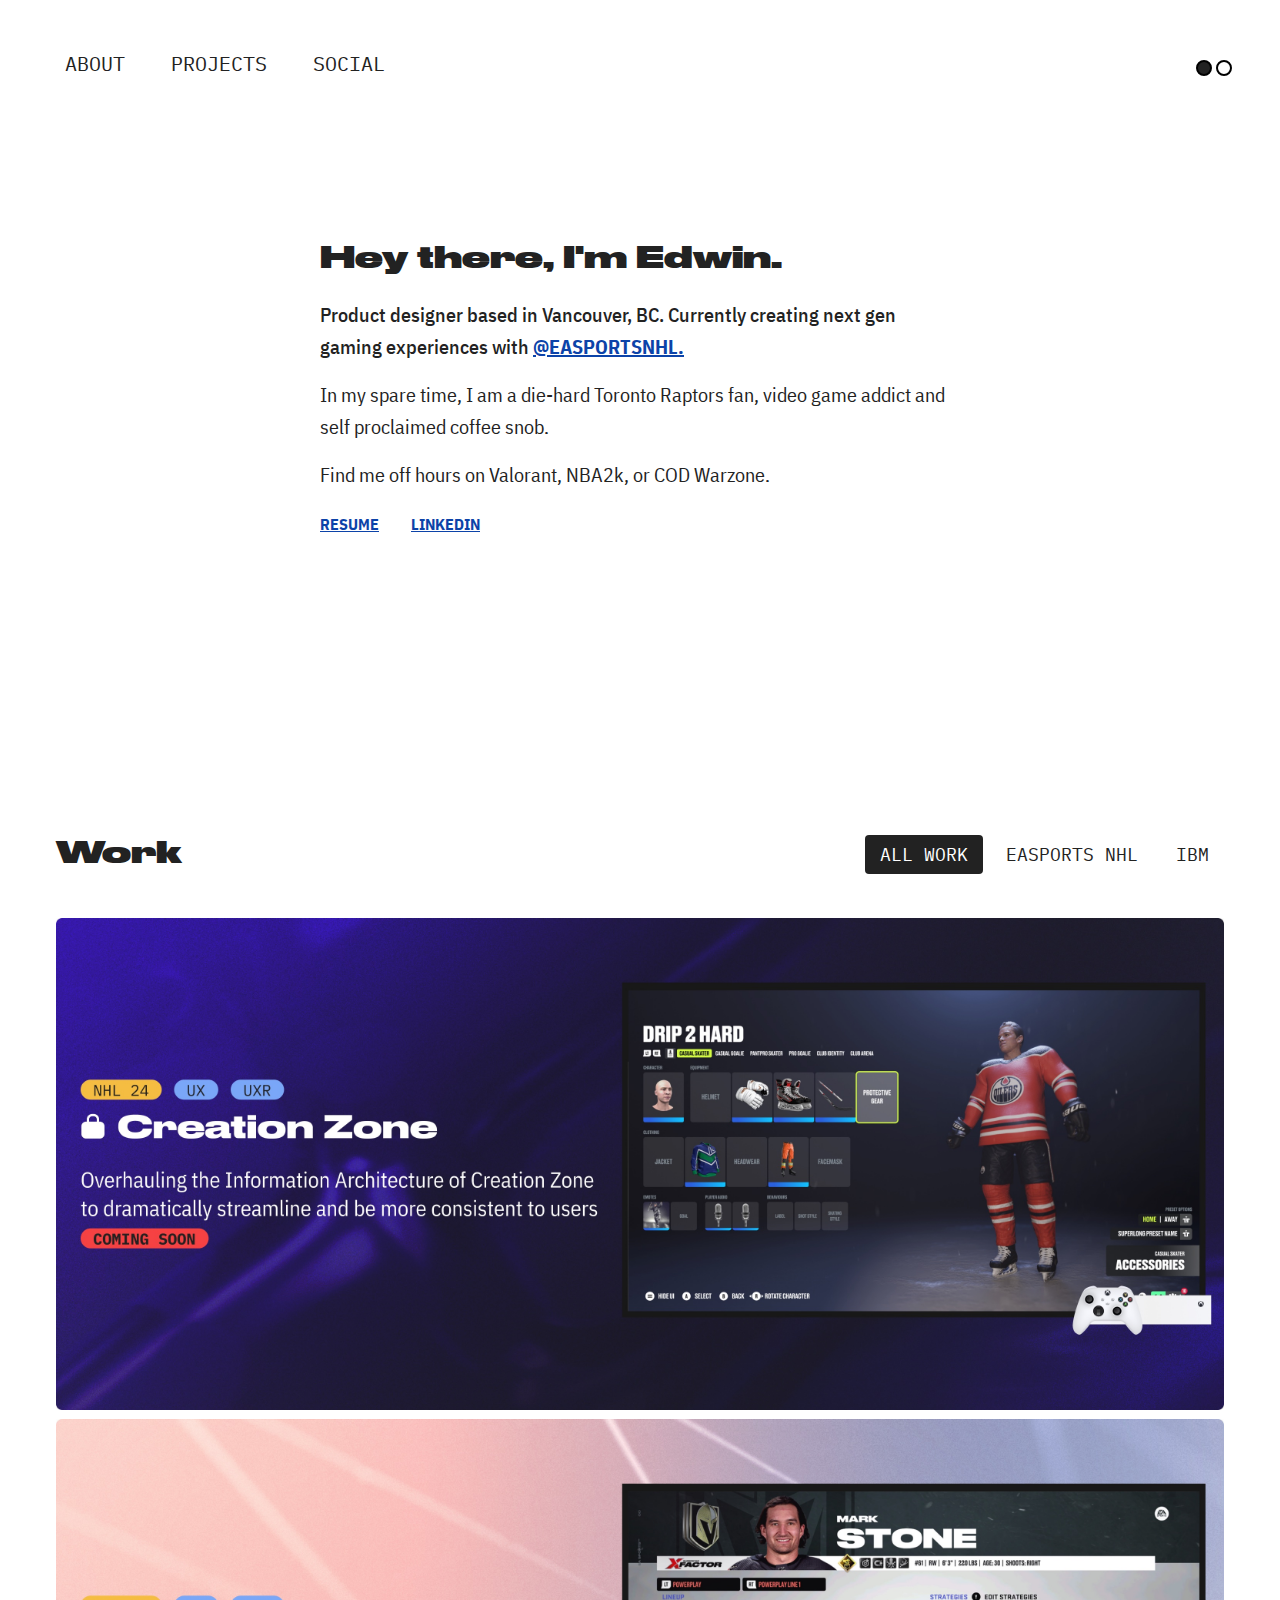
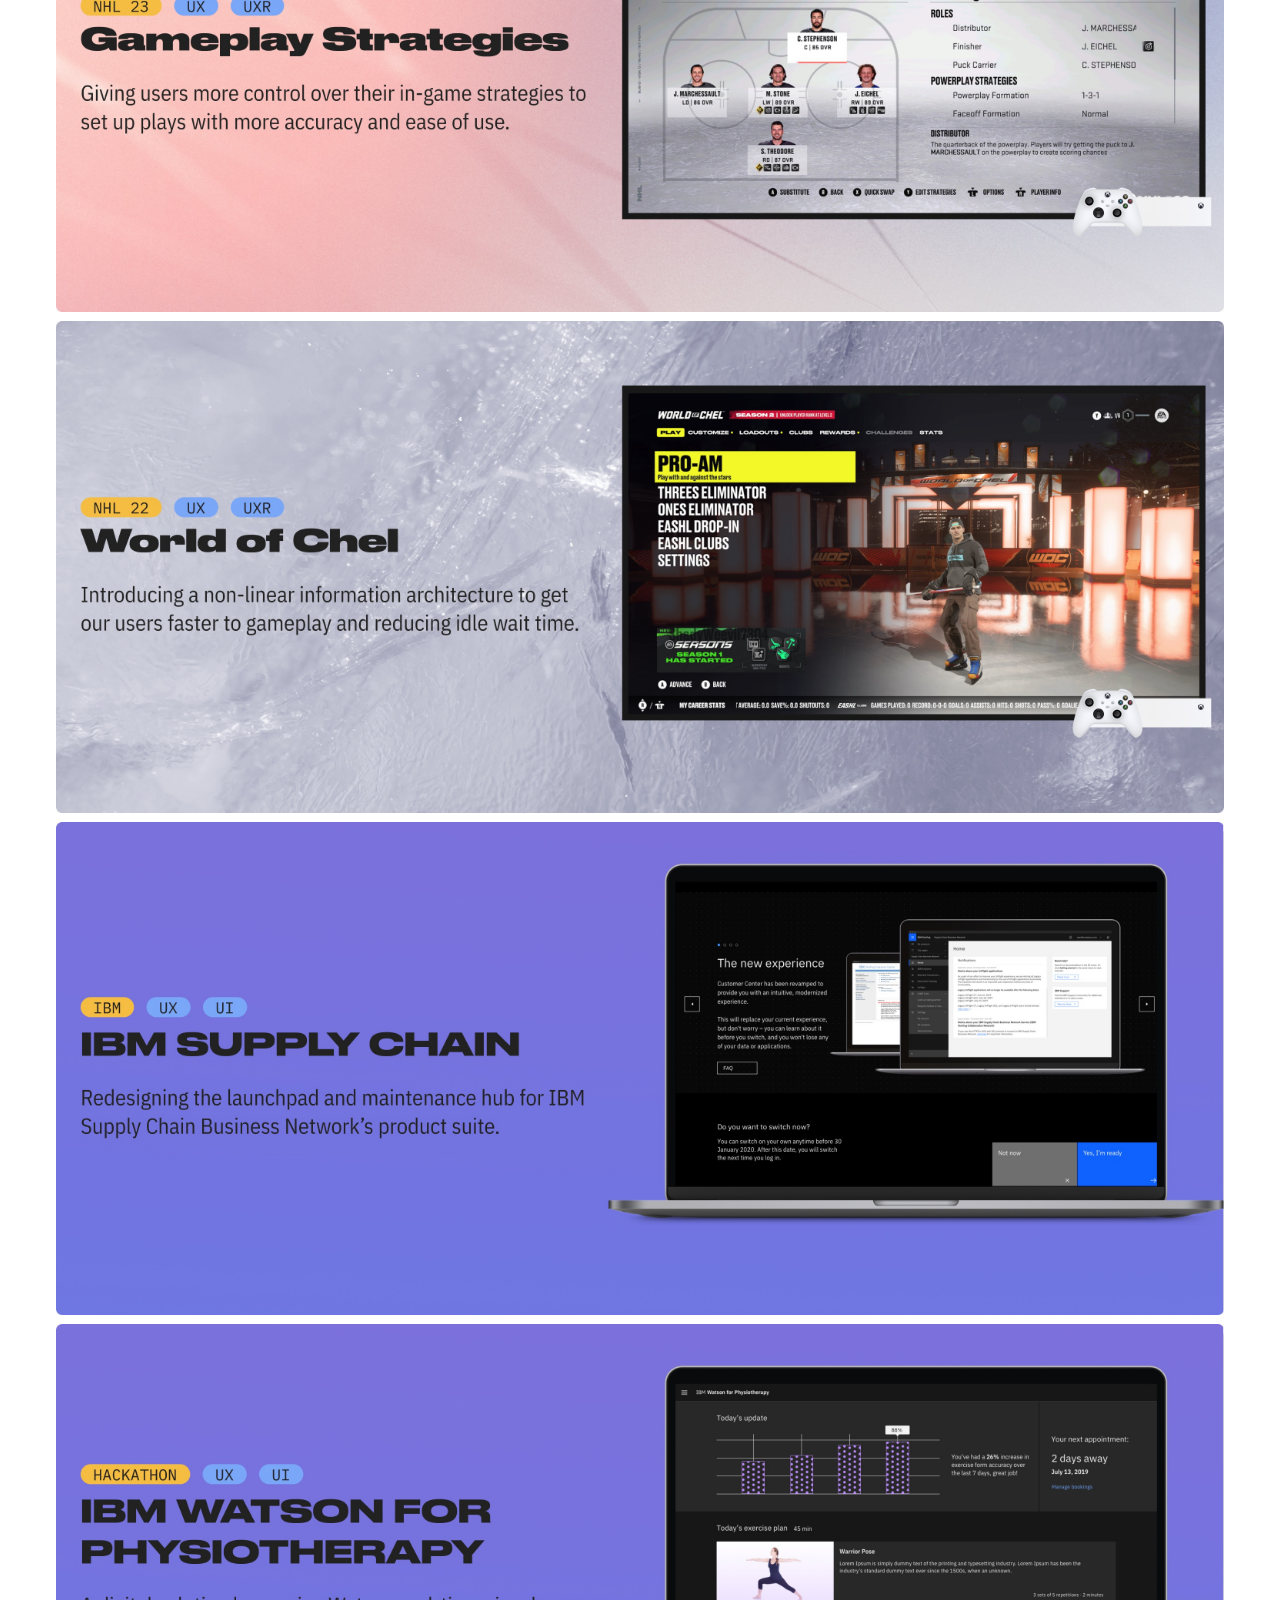
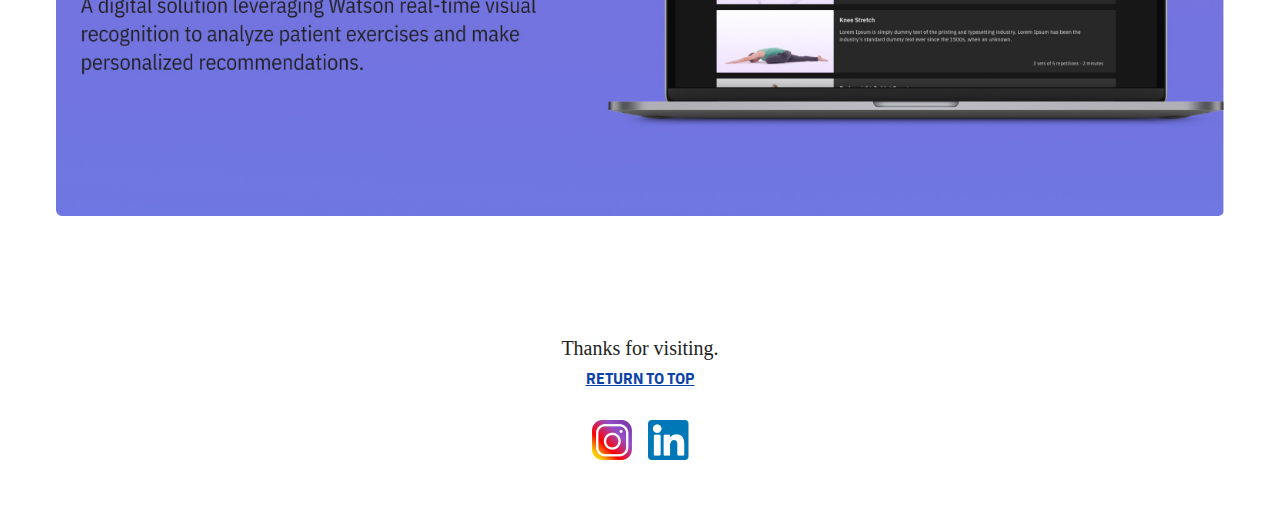
==== commit df837479: "Swapped out large PNGs for smaller JPGs to optimize load times" ====
--- a/index.html
+++ b/index.html
@@ -52,11 +52,11 @@
                 </div>
             </div>
             <div class="project-thumbnails-container">
-                <a class="project-filter-link eanhl"><img src="Assets/Project Thumbnails/NHL - CZ Large Thumbnail.png" class="project-thumbnails"></a>
-                <a href="gameplay-strategies.html" class="project-filter-link eanhl"><img src="Assets/Project Thumbnails/NHL - Strategies Large Thumbnail.png" class="project-thumbnails"></a>
-                <a href="world-of-chel.html" class="project-filter-link eanhl"><img src="Assets/Project Thumbnails/NHL - WOC Large Thumbnail.png" class="project-thumbnails"></a>
-                <a href="ibm-supply-chain.html" class="project-filter-link ibm"><img src="Assets/Project Thumbnails/IBM Customer Center Large Thumbnail.png" alt="IBM Supply Chain Project Thumbnail" class="project-thumbnails"></a>
-                <a href="ibm-watson-physio.html" class="project-filter-link ibm"><img src="Assets/Project Thumbnails/IBM Watson for Physio Large Thumbnail.png" alt="IBM Watson for Physio Project Thumbnail" class="project-thumbnails"></a>
+                <a class="project-filter-link eanhl"><img src="Assets/Project Thumbnails/NHL - CZ Large Thumbnail.jpg" class="project-thumbnails"></a>
+                <a href="gameplay-strategies.html" class="project-filter-link eanhl"><img src="Assets/Project Thumbnails/NHL - Strategies Large Thumbnail.jpg" class="project-thumbnails"></a>
+                <a href="world-of-chel.html" class="project-filter-link eanhl"><img src="Assets/Project Thumbnails/NHL - WOC Large Thumbnail.jpg" class="project-thumbnails"></a>
+                <a href="ibm-supply-chain.html" class="project-filter-link ibm"><img src="Assets/Project Thumbnails/IBM Customer Center Large Thumbnail.jpg" alt="IBM Supply Chain Project Thumbnail" class="project-thumbnails"></a>
+                <a href="ibm-watson-physio.html" class="project-filter-link ibm"><img src="Assets/Project Thumbnails/IBM Watson for Physio Large Thumbnail.jpg" alt="IBM Watson for Physio Project Thumbnail" class="project-thumbnails"></a>
             </div>
         </div> 
          
--- a/portfolio-styles.css
+++ b/portfolio-styles.css
@@ -39,6 +39,10 @@
     font-weight: 700;
     color: var(--links-color);
 }
+
+
+
+    
 
 /*Navbar Styling*/
 
@@ -56,7 +60,6 @@
     right: 0px;
     top: 0px;
     margin-top: 0px;
-
 }
 
 .navbar-menu {
@@ -139,6 +142,7 @@
     display: inline-block;
     height: 16px;
     width: 16px;
+    cursor: pointer;
 }
 
 #dark-icon {
@@ -180,315 +184,458 @@
     height: 70vh;
     padding: 64px 48px;
     flex-direction: column;
-    justify-content: center;
-    align-items: center;
-    flex-shrink: 0;
+        justify-content: center;
+        align-items: center;
+        flex-shrink: 0;
+    }
+
+    .hero-intro-container {
+        margin: auto;
+        display: flex;
+        padding: 32px;
+        flex-direction: column;
+        align-items: flex-start;
+        align-self: stretch;
+        gap: 0px;
+        width: 640px;
+    }
+
+    .hero-intro-container p:not(:last-child) {
+        margin-bottom: 16px;
+        margin-top: 0px;
+    }
+
+    .hero-intro-container p:last-child {
+        margin: 0px;
+    }
+
+    #hero-subheader {
+        font-weight: 500;
+    }
+
+    #header {
+        font-family: 'Druk-Wide';
+        font-weight: bold;
+        font-size: 30px;
+        
+    }
+
+    #easports {
+        color: var(--links-color);
+        font-weight: 700;   
+    }
+
+    #resume {
+        color: var(--links-color);
+        font-weight: 700;
+        font-size: 16px;
+        margin-right: 32px;
+    }
+
+    #linkedin {
+        color: var(--links-color);
+        font-weight: 700;
+        font-size: 16px;
+    }
+
+
+    /*Projects Container*/
+
+    .projects {
+        display: flex;
+        max-width: 1528px;
+        height: 100%;
+        margin-left: auto;
+        margin-right: auto;
+        padding: 64px 48px;
+        flex-direction: column;
+        justify-content: center;
+        align-items: center;
+        flex-shrink: 0;
+        
+    }
+
+    .projects-header {
+        display: flex;
+        justify-content: space-between;
+        align-items: center;
+        align-self: stretch;
+        width: 100%;
+    }
+
+    .wide-text {
+        font-family: 'Druk-Wide';
+        font-weight: bold;
+        font-size: 30px;
+        color: var(--font-color);
+        
+    }
+
+    .project-filter {
+        list-style-type: none;
+        font-family: 'IBM Plex Mono', monospace;
+        display: flex;
+        align-items: flex-start;
+        
+    }
+
+    /*
+    .project-filter li:hover {
+        background-color: var(--navhover-bg-color);
+        color: var(--navhover-color);
+        -webkit-transition: all 150ms ease-in-out;
+        -moz-transition: all 150ms ease-in-out;
+        transition: all 150ms ease-in-out;
+    }
+    */
+    .project-filter .filter-button {
+        background-color: var(--background-color);
+        font-family: 'IBM Plex Mono', monospace;
+        font-size: 18px;
+        border: none;
+        padding: 8px 15px 8px 15px;
+        border-radius: 4px;
+    }
+
+    .project-filter .filter-button:not(:last-child) {
+        margin-right: 8px;
+    }
+
+    .project-filter .filter-button:hover {
+        background-color: var(--navhover-bg-color);
+        color: var(--navhover-color);
+        -webkit-transition: all 150ms ease-in-out;
+        -moz-transition: all 150ms ease-in-out;
+        transition: all 150ms ease-in-out;
+        cursor: pointer;
+    }
+
+    .project-filter .filter-button.filter-active {
+        background-color: var(--navhover-bg-color);
+        color: var(--navhover-color);
+    }
+
+    .project-filter .filter-button:not(hover) {
+        background-color: var(--background-color);
+        color: var(--font-color);
+        -webkit-transition: all 150ms ease-in-out;
+        -moz-transition: all 150ms ease-in-out;
+        transition: all 150ms ease-in-out;
+    }
+
+    .project-filter-link {
+        display: none;
+    }
+
+    .project-filter-show {
+        display: block;
+    }
+
+    .project-thumbnails-container {
+        margin-top: 40px;
+    }
+
+    .project-thumbnails-container:hover a {
+        opacity: 0.7;
+        -webkit-transition: opacity 300ms ease-in-out;
+        -moz-transition: opacity 300ms ease-in-out;
+        transition: opacity 300ms ease-in-out;
+    }
+
+    .project-thumbnails-container:not(hover) a {
+        opacity: 1;
+        -webkit-transition: opacity 300ms ease-in-out;
+        -moz-transition: opacity 300ms ease-in-out;
+        transition: opacity 300ms ease-in-out;
+    }
+
+    .project-thumbnails {
+        width: 100%;
+    }
+
+    .project-thumbnails-container a:hover {
+        opacity: 1;
+        -webkit-transition: opacity 300ms ease-in-out;
+        -moz-transition: opacity 300ms ease-in-out;
+        transition: opacity 300ms ease-in-out;
+    }
+
+    /*Footer Styling*/
+
+    .footer {
+        display: flex;
+        max-width: 1528px;
+        height: auto;
+        margin-left: auto;
+        margin-right: auto;
+        padding: 48px 24px;
+        flex-direction: column;
+        justify-content: center;
+        align-items: center;
+        flex-shrink: 0;
+    }
+
+    .footer-text-container {
+        display: flex;
+        flex-direction: column;
+        align-items: flex-start;
+        gap: 8px;
+    }
+
+    #footer-text {
+        color: var(--font-color);
+        font-family: 'Druk-Wide';
+        font-weight: normal;
+        font-size: 20px;
+        font-style: normal;
+        line-height: normal;
+    }
+
+    #back-to-top {
+        color: var(--links-color);
+        font-family: IBM Plex Sans Condensed;
+        font-size: 16px;
+        font-style: normal;
+        font-weight: 700;
+        line-height: normal;
+        text-decoration-line: underline;
+        align-items: center;
+        display: flex;
+        margin: auto;
+    }
+
+    .social-icons {
+        margin-top: 32px;
+        display: flex;
+        align-items: flex-start;
+        gap: 16px;
+    }
+
+    .footer-social-icons {
+        height: 40px;
+        width: auto;
+    }
+
+    /*PROJECT PAGE CSS*/
+    .project-image {
+        margin-top: 130px;
+        max-width: 1528px;
+        margin-left: auto;
+        margin-right: auto;
+        display: flex;
+        flex-direction: column;
+        align-items: center;
+        gap: 10px; 
+        padding: 0px 48px;
+    }
+
+    .project-intro {
+        margin-top: 16px;
+        max-width: 1528px;
+        margin-left: auto;
+        margin-right: auto;
+        padding: 0px 48px;
+    }
+
+    .project-intro img {
+        max-width: 1528px;
+        width: 100%;
+        margin-left:auto;
+        margin-right: auto;
+    }
+
+    .image-footer {
+        font-size: 16px;
+        color: var(--footer-color);
+        margin-top: 0%;
+        font-style: italic;
+    }
+
+    .project-body {
+        padding: 0px 48px;
+        max-width: 1528px;
+        margin-left: auto;
+        margin-right: auto;
+    }
+
+    .project-body img {
+        width: 100%;
+        border-radius: 4px;
+    }
+
+    video {
+        width: 100%;
+        border-radius: 4px;
+    }
+
+    .project-subheader {
+        font-family: 'Druk-Wide';
+        font-size: 24px;
+        color: var(--font-color);
+        
+    }
+
+    strong {
+        color: #F5BD42;
+    }
+
+    /*TWO COLUMN GRID*/
+
+    .two-column-row {
+        display: flex;
+        column-gap: 8px;
+    }
+
+
+    .two-column-row .column {
+        flex: 50%;
+    }
+
+    .two-column-row .column img {
+        width: 100%;
+        border-radius: 4px;
+    }
+
+@media only screen and (max-width: 800px) {
+    html {
+        max-width: 100vw;
+        overflow-x: hidden;
+    }
+
+    body {
+        max-width: 100vw;
+        overflow-x: hidden; 
+    }
+
+    .navbar {
+        position: fixed;
+        font-size: 16px;
+        text-align: center;
+        padding-top: 24px;
+        padding-bottom: 8px;
+        max-width: 100vw;
+        padding-left: 0;
+        padding-right: 0;
+    }
+
+    .navbar-menu {
+        margin-left: auto;
+        margin-right: auto;
+        padding-left: 0;
+        padding-right: 0;
+        max-width: 100vw;
+    }
+
+    .navbar-menu li {
+        padding: 0;
+        margin-left: auto;
+        margin-right: auto;
+    }
+
+    .color-change {
+        display: none;
+    }
+
+    .hero {
+        width: 100vw;
+        max-width: 100vw;
+        padding: 0;
+        margin-left: auto;
+        margin-right: auto;
+    }
+
+    .hero-intro-container {
+        width: 100%;
+        margin-left: auto;
+        margin-right: auto;
+    }
     
-}
-
-.hero-intro-container {
-    margin: auto;
-    display: flex;
-    padding: 32px;
-    flex-direction: column;
-    align-items: flex-start;
-    align-self: stretch;
-    gap: 0px;
-    width: 640px;
-}
-
-.hero-intro-container p:not(:last-child) {
-    margin-bottom: 16px;
-    margin-top: 0px;
-}
-
-.hero-intro-container p:last-child {
-    margin: 0px;
-}
-
-#hero-subheader {
-    font-weight: 500;
-}
-
-#header {
-    font-family: 'Druk-Wide';
-    font-weight: bold;
-    font-size: 30px;
+    .hero #header {
+        font-size: 18px;
+        width: 100%;
+        max-width: 100%;
+        margin-left: auto;
+        margin-right: auto;
+    }
+
+    .hero p {
+        font-size: 16px;
+        max-width: 70%;
+        width: 100%;
+    }
+
+    .wide-text {
+        font-size: 18px;
+        width: 100%;
+        max-width: 100%;
+        margin-left: auto;
+        margin-right: auto;
+    }
+    .projects {
+        padding: 0px;
+        margin-left: auto;
+        margin-right: auto;
+    }
+
+    .projects-header {
+        width: 100%;
+        max-width: 100%;
+        margin-left: auto;
+        margin-right: auto;
+    }
+
+    .project-filter {
+        display: none;
+    }
+
+    .project-thumbnails-container {
+        margin-top: 8px;
+    }
     
-}
-
-#easports {
-    color: var(--links-color);
-    font-weight: 700;   
-}
-
-#resume {
-    color: var(--links-color);
-    font-weight: 700;
-    font-size: 16px;
-    margin-right: 32px;
-}
-
-#linkedin {
-    color: var(--links-color);
-    font-weight: 700;
-    font-size: 16px;
-}
-
-
-/*Projects Container*/
-
-.projects {
-    display: flex;
-    max-width: 1528px;
-    height: 100%;
-    margin-left: auto;
-    margin-right: auto;
-    padding: 64px 48px;
-    flex-direction: column;
-    justify-content: center;
-    align-items: center;
-    flex-shrink: 0;
-    
-}
-
-.projects-header {
-    display: flex;
-    justify-content: space-between;
-    align-items: center;
-    align-self: stretch;
-    width: 100%;
-}
-
-.wide-text {
-    font-family: 'Druk-Wide';
-    font-weight: bold;
-    font-size: 30px;
-    color: var(--font-color);
-    
-}
-
-.project-filter {
-    list-style-type: none;
-    font-family: 'IBM Plex Mono', monospace;
-    display: flex;
-    align-items: flex-start;
-    
-}
-
-/*
-.project-filter li:hover {
-    background-color: var(--navhover-bg-color);
-    color: var(--navhover-color);
-    -webkit-transition: all 150ms ease-in-out;
-    -moz-transition: all 150ms ease-in-out;
-    transition: all 150ms ease-in-out;
-}
-*/
-.project-filter .filter-button {
-    background-color: var(--background-color);
-    font-family: 'IBM Plex Mono', monospace;
-    font-size: 18px;
-    border: none;
-    padding: 8px 15px 8px 15px;
-    border-radius: 4px;
-}
-
-.project-filter .filter-button:not(:last-child) {
-    margin-right: 8px;
-}
-
-.project-filter .filter-button:hover {
-    background-color: var(--navhover-bg-color);
-    color: var(--navhover-color);
-    -webkit-transition: all 150ms ease-in-out;
-    -moz-transition: all 150ms ease-in-out;
-    transition: all 150ms ease-in-out;
-    cursor: pointer;
-}
-
-.project-filter .filter-button.filter-active {
-    background-color: var(--navhover-bg-color);
-    color: var(--navhover-color);
-}
-
-.project-filter .filter-button:not(hover) {
-    background-color: var(--background-color);
-    color: var(--font-color);
-    -webkit-transition: all 150ms ease-in-out;
-    -moz-transition: all 150ms ease-in-out;
-    transition: all 150ms ease-in-out;
-}
-
-.project-filter-link {
-    display: none;
-}
-
-.project-filter-show {
-    display: block;
-}
-
-.project-thumbnails-container {
-    margin-top: 40px;
-}
-
-.project-thumbnails-container:hover a {
-    opacity: 0.7;
-    -webkit-transition: opacity 300ms ease-in-out;
-    -moz-transition: opacity 300ms ease-in-out;
-    transition: opacity 300ms ease-in-out;
-}
-
-.project-thumbnails-container:not(hover) a {
-    opacity: 1;
-    -webkit-transition: opacity 300ms ease-in-out;
-    -moz-transition: opacity 300ms ease-in-out;
-    transition: opacity 300ms ease-in-out;
-}
-
-.project-thumbnails {
-    width: 100%;
-}
-
-.project-thumbnails-container a:hover {
-    opacity: 1;
-    -webkit-transition: opacity 300ms ease-in-out;
-    -moz-transition: opacity 300ms ease-in-out;
-    transition: opacity 300ms ease-in-out;
-}
-
-/*Footer Styling*/
-
-.footer {
-    display: flex;
-    max-width: 1528px;
-    height: auto;
-    margin-left: auto;
-    margin-right: auto;
-    padding: 48px 24px;
-    flex-direction: column;
-    justify-content: center;
-    align-items: center;
-    flex-shrink: 0;
-}
-
-.footer-text-container {
-    display: flex;
-    flex-direction: column;
-    align-items: flex-start;
-    gap: 8px;
-}
-
-#footer-text {
-    color: var(--font-color);
-    font-family: 'Druk-Wide';
-    font-weight: normal;
-    font-size: 20px;
-    font-style: normal;
-    line-height: normal;
-}
-
-#back-to-top {
-    color: var(--links-color);
-    font-family: IBM Plex Sans Condensed;
-    font-size: 16px;
-    font-style: normal;
-    font-weight: 700;
-    line-height: normal;
-    text-decoration-line: underline;
-    align-items: center;
-    display: flex;
-    margin: auto;
-}
-
-.social-icons {
-    margin-top: 32px;
-    display: flex;
-    align-items: flex-start;
-    gap: 16px;
-}
-
-.footer-social-icons {
-    height: 40px;
-    width: auto;
-}
-
-/*PROJECT PAGE CSS*/
-.project-image {
-    margin-top: 130px;
-    max-width: 1528px;
-    margin-left: auto;
-    margin-right: auto;
-    display: flex;
-    flex-direction: column;
-    align-items: center;
-    gap: 10px; 
-    padding: 0px 48px;
-}
-
-.project-intro {
-    margin-top: 16px;
-    max-width: 1528px;
-    margin-left: auto;
-    margin-right: auto;
-    padding: 0px 48px;
-}
-
-.project-intro img {
-    max-width: 1528px;
-    width: 100%;
-    margin-left:auto;
-    margin-right: auto;
-}
-
-.image-footer {
-    font-size: 16px;
-    color: var(--footer-color);
-    margin-top: 0%;
-    font-style: italic;
-}
-
-.project-body {
-    padding: 0px 48px;
-    max-width: 1528px;
-    margin-left: auto;
-    margin-right: auto;
-}
-
-.project-body img {
-    width: 100%;
-    border-radius: 4px;
-}
-
-video {
-    width: 100%;
-    border-radius: 4px;
-}
-
-.project-subheader {
-    font-family: 'Druk-Wide';
-    font-size: 24px;
-    color: var(--font-color);
-    
-}
-
-strong {
-    color: #F5BD42;
-}
-
-/*TWO COLUMN GRID*/
-
-.two-column-row {
-    display: flex;
-    column-gap: 8px;
-}
-
-
-.two-column-row .column {
-    flex: 50%;
-}
-
-.two-column-row .column img {
-    width: 100%;
-    border-radius: 4px;
+    #footer-text {
+        font-size: 18px;
+    }
+
+    /* Project Page CSS */
+
+    .navbar-arrow {
+        display: none;
+    }
+
+    .navbar-item-active {
+        display: none;
+    }
+
+    .project-image {
+        margin-top: 80px;
+        max-width: 100%;
+        width: 100%;
+        padding: 0;
+    }
+
+    .project-intro {
+        width: 90%;
+        max-width: 100%;
+        margin-left: auto;
+        margin-right: auto;
+        padding-left: 8px;
+        padding-right: 8px;
+        font-size: 16px;
+    }
+
+    .project-intro .wide-text {
+        font-size: 18px;
+    }
+
+    .project-body {
+        width: 90%;
+        max-width: 100%;
+        padding-left: 8px;
+        padding-right: 8px;
+        font-size: 16px;
+    }
+
+    .project-subheader {
+        font-size: 18px;
+    }
 }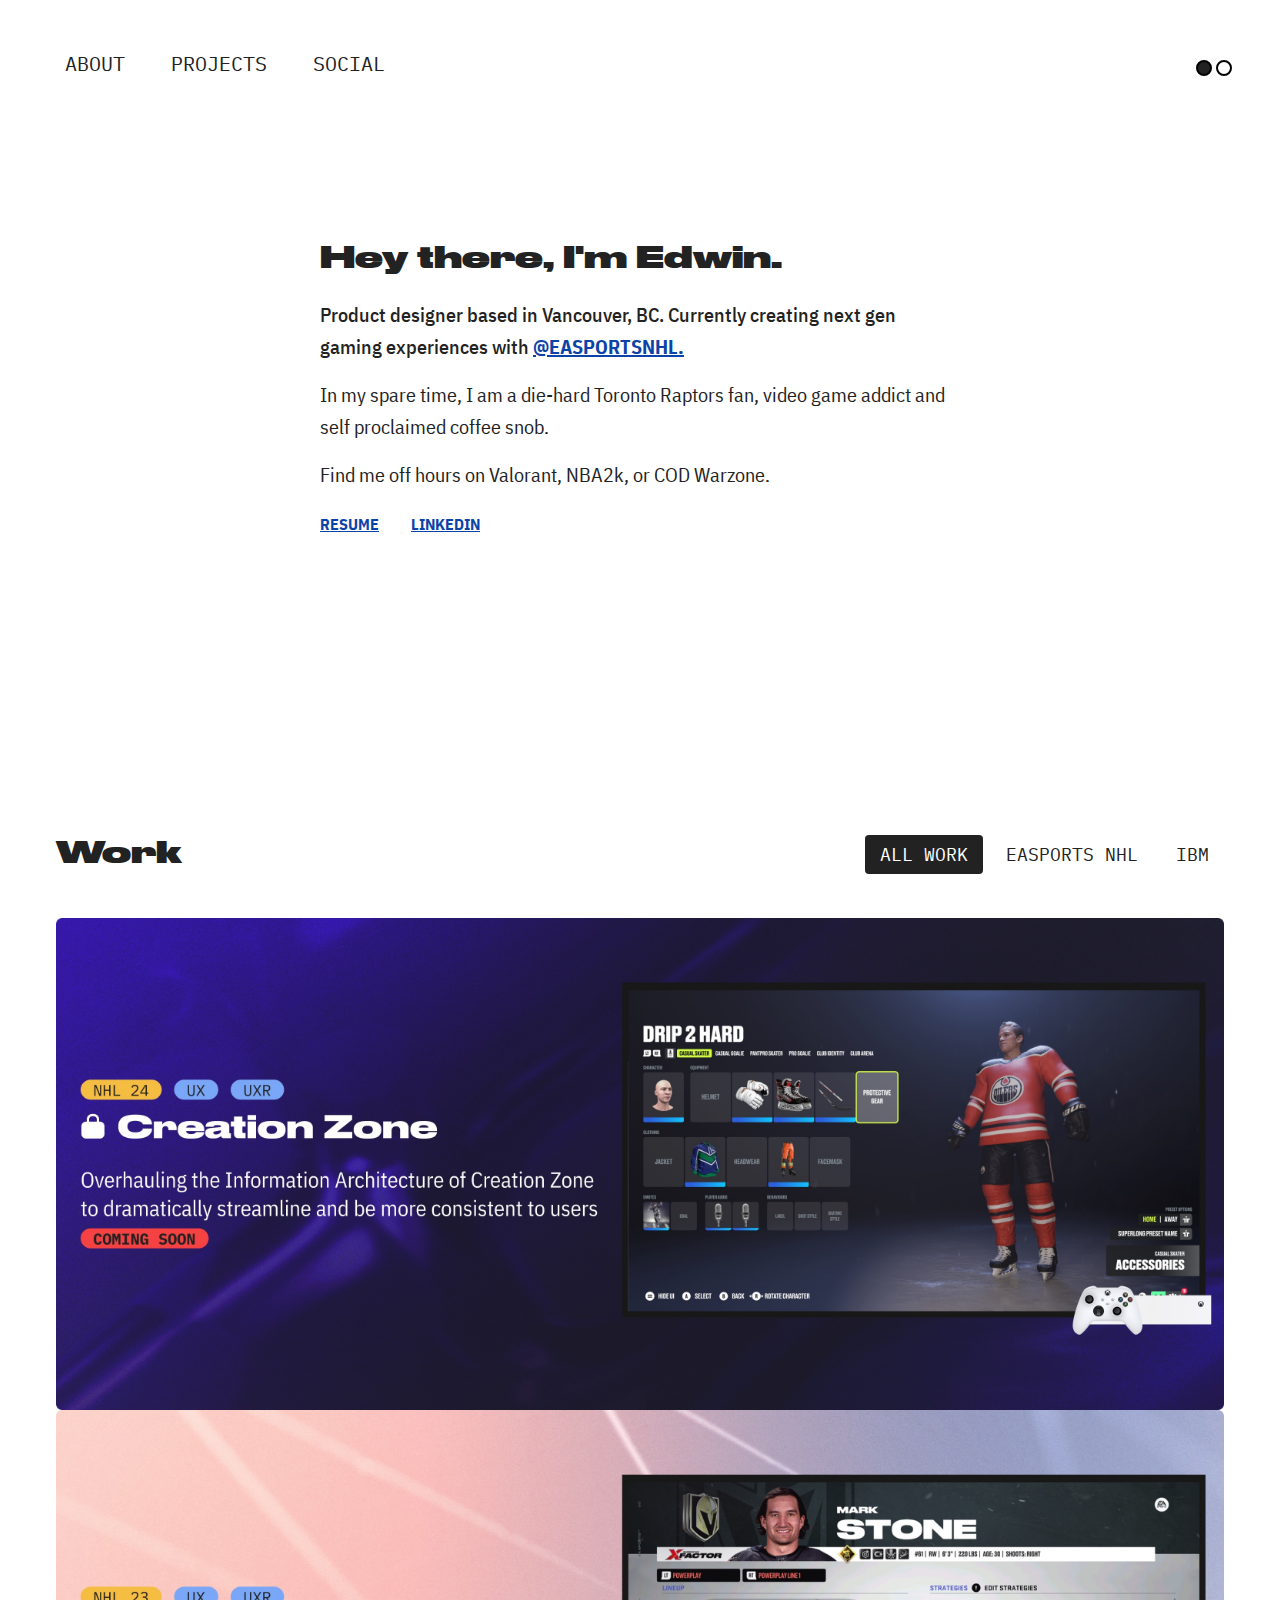
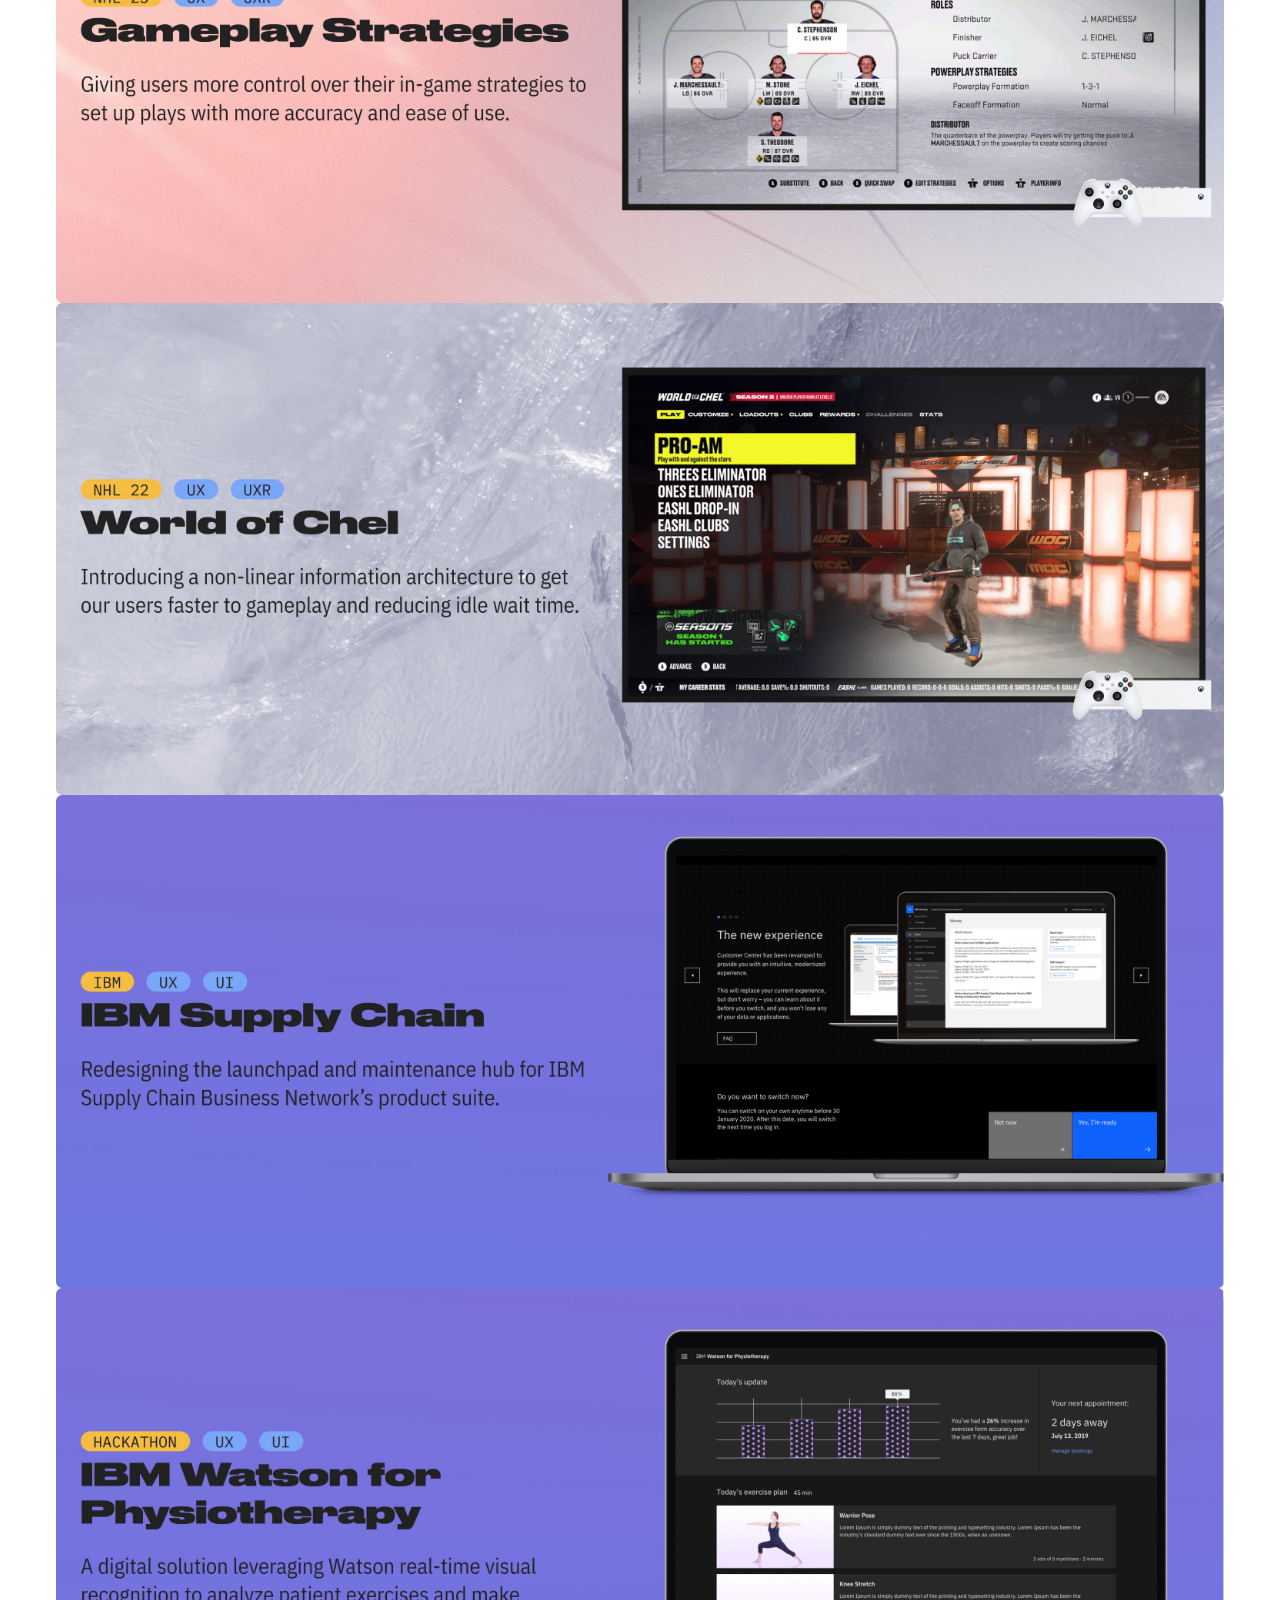
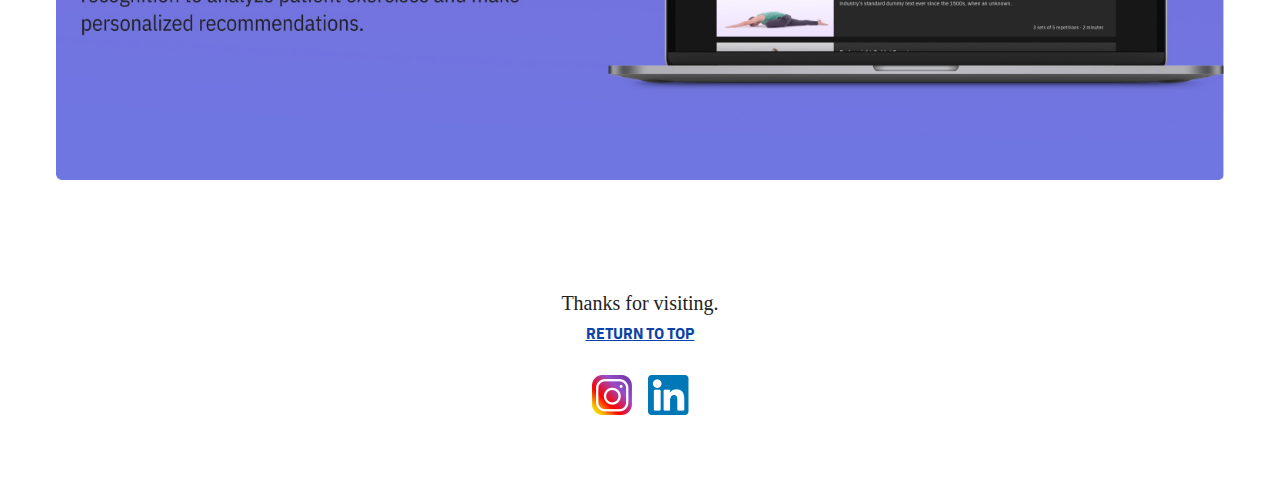
==== commit f0faab05: "Added code to the index to include mobile and desktop thumbnail swapping" ====
--- a/index.html
+++ b/index.html
@@ -2,7 +2,7 @@
 <!--[if lt IE 7]>      <html class="no-js lt-ie9 lt-ie8 lt-ie7"> <![endif]-->
 <!--[if IE 7]>         <html class="no-js lt-ie9 lt-ie8"> <![endif]-->
 <!--[if IE 8]>         <html class="no-js lt-ie9"> <![endif]-->
-<!--[if gt IE 8]>      <html class="no-js"> <!--<![endif]-->
+<!--[if gt IE 8]>      <html class="no-js"> <![endif]-->
 <html class="theme-light">
     <head>
         <meta charset="utf-8">
@@ -52,11 +52,11 @@
                 </div>
             </div>
             <div class="project-thumbnails-container">
-                <a class="project-filter-link eanhl"><img src="Assets/Project Thumbnails/NHL - CZ Large Thumbnail.jpg" class="project-thumbnails"></a>
-                <a href="gameplay-strategies.html" class="project-filter-link eanhl"><img src="Assets/Project Thumbnails/NHL - Strategies Large Thumbnail.jpg" class="project-thumbnails"></a>
-                <a href="world-of-chel.html" class="project-filter-link eanhl"><img src="Assets/Project Thumbnails/NHL - WOC Large Thumbnail.jpg" class="project-thumbnails"></a>
-                <a href="ibm-supply-chain.html" class="project-filter-link ibm"><img src="Assets/Project Thumbnails/IBM Customer Center Large Thumbnail.jpg" alt="IBM Supply Chain Project Thumbnail" class="project-thumbnails"></a>
-                <a href="ibm-watson-physio.html" class="project-filter-link ibm"><img src="Assets/Project Thumbnails/IBM Watson for Physio Large Thumbnail.jpg" alt="IBM Watson for Physio Project Thumbnail" class="project-thumbnails"></a>
+                <a class="project-filter-link eanhl"><img src="Assets/Project Thumbnails/NHL - CZ Large Thumbnail.jpg" class="project-thumbnails desktop-thumbnails"><img src="Assets/Project Thumbnails/NHL - Creation Zone Mobile Thumbnail.png" class="project-thumbnails mobile-thumbnails"/></a>
+                <a href="gameplay-strategies.html" class="project-filter-link eanhl"><img src="Assets/Project Thumbnails/NHL - Strategies Large Thumbnail.jpg" class="project-thumbnails desktop-thumbnails"><img src="Assets/Project Thumbnails/NHL - Strategies Mobile Thumbnail.png" class="project-thumbnails mobile-thumbnails" /></a>
+                <a href="world-of-chel.html" class="project-filter-link eanhl"><img src="Assets/Project Thumbnails/NHL - WOC Large Thumbnail.jpg" class="project-thumbnails desktop-thumbnails"><img src="Assets/Project Thumbnails/NHL - World of Chel Mobile Thumbnail.png" class="project-thumbnails mobile-thumbnails" /></a>
+                <a href="ibm-supply-chain.html" class="project-filter-link ibm"><img src="Assets/Project Thumbnails/IBM Customer Center Large Thumbnail.jpg" alt="IBM Supply Chain Project Thumbnail" class="project-thumbnails desktop-thumbnails"><img src="Assets/Project Thumbnails/NHL - IBM Supply Chain Mobile Thumbnail.png" class="project-thumbnails mobile-thumbnails" /></a>
+                <a href="ibm-watson-physio.html" class="project-filter-link ibm"><img src="Assets/Project Thumbnails/IBM Watson for Physio Large Thumbnail.jpg" alt="IBM Watson for Physio Project Thumbnail" class="project-thumbnails desktop-thumbnails"><img src="Assets/Project Thumbnails/NHL - Watson for Physio Mobile Thumbnail.png" class="project-thumbnails mobile-thumbnails" /></a>
             </div>
         </div> 
          
--- a/portfolio-styles.css
+++ b/portfolio-styles.css
@@ -10,6 +10,16 @@
     src: url(/fonts/Druk-Wide-Medium.ttf);
     font-weight: normal;
     font-style: normal;
+}
+
+@media only screen and (min-width: 571px) {
+    .desktop-thumbnails {
+        display: block;
+    }
+
+    .mobile-thumbnails {
+        display: none;
+    }
 }
 
 /*Theme Setup*/
@@ -496,7 +506,7 @@
         border-radius: 4px;
     }
 
-@media only screen and (max-width: 800px) {
+@media only screen and (max-width: 570px) {
     html {
         max-width: 100vw;
         overflow-x: hidden;
@@ -505,6 +515,19 @@
     body {
         max-width: 100vw;
         overflow-x: hidden; 
+    }
+
+    .mobile-thumbnails {
+        display: block;
+
+    }
+
+    .mobile-thumbnails:not(last-child) {
+        padding-bottom: 8px;
+    }
+
+    .desktop-thumbnails {
+        display: none;
     }
 
     .navbar {
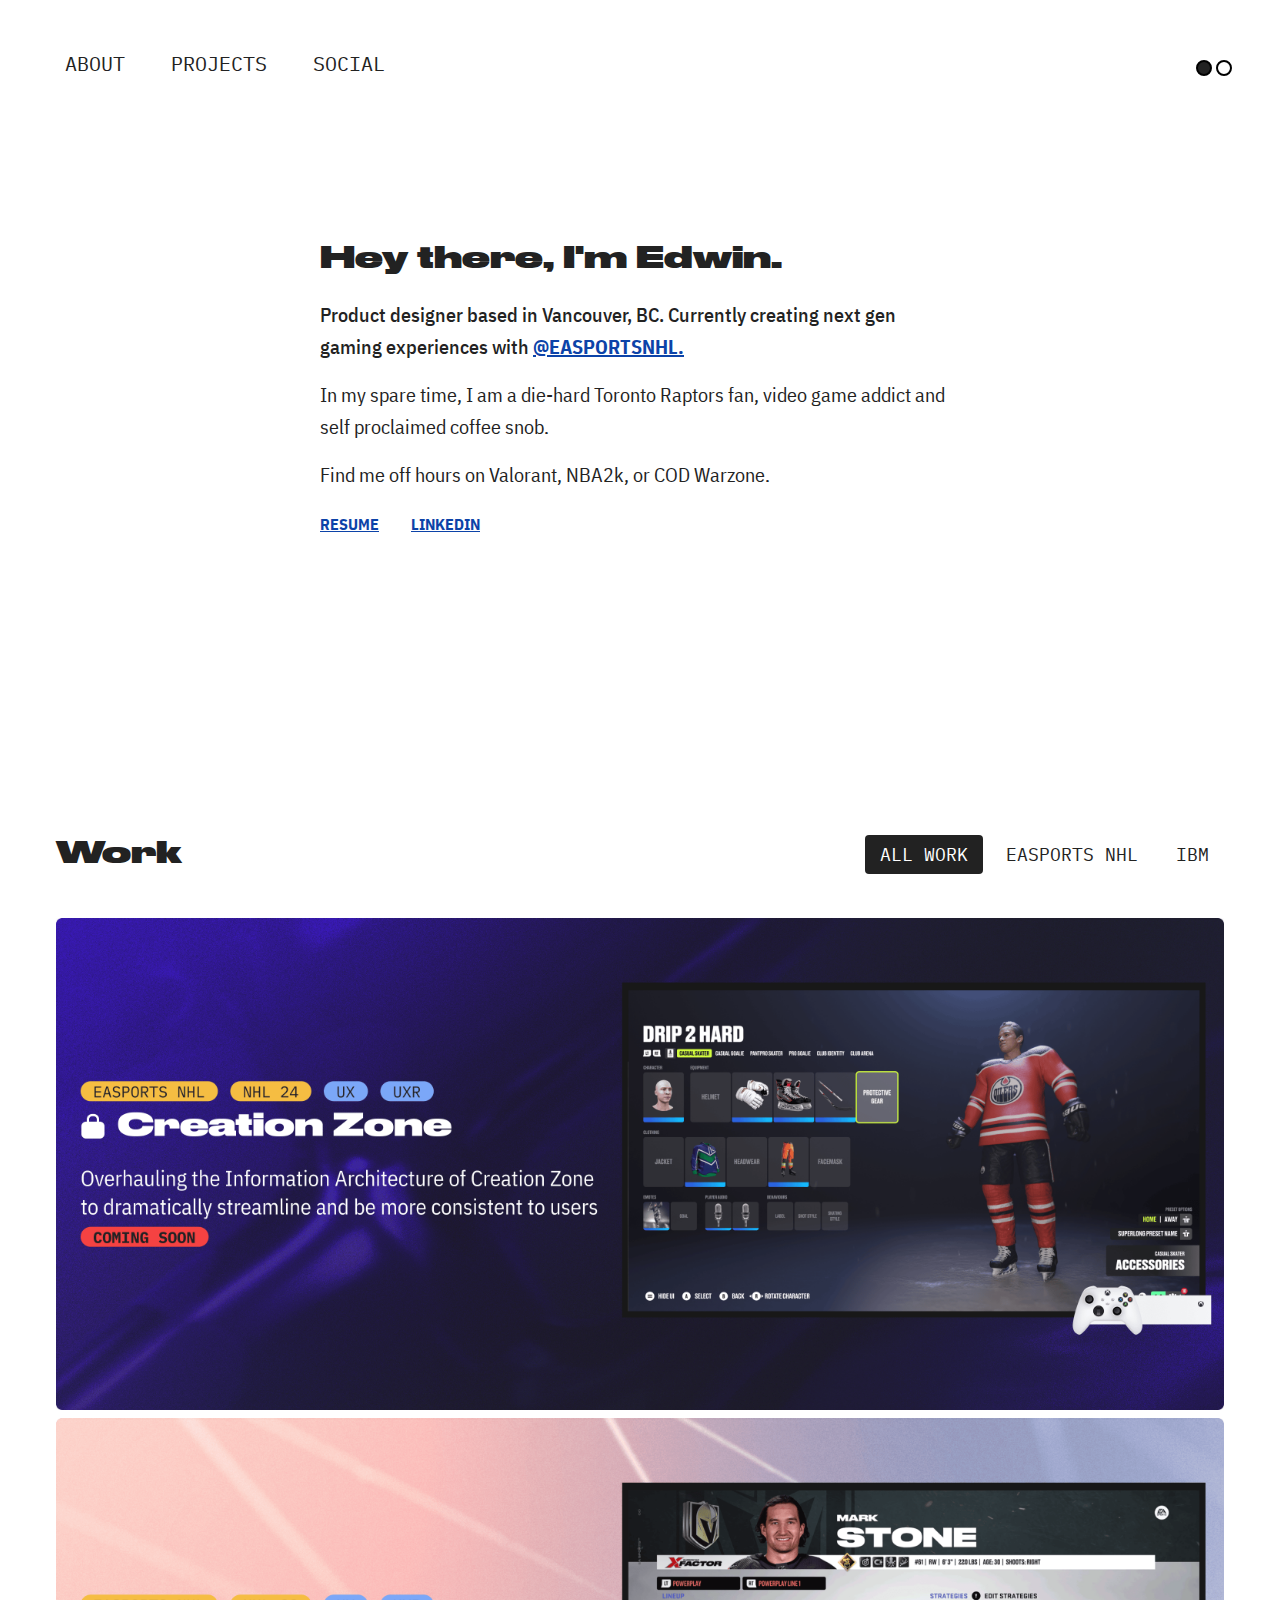
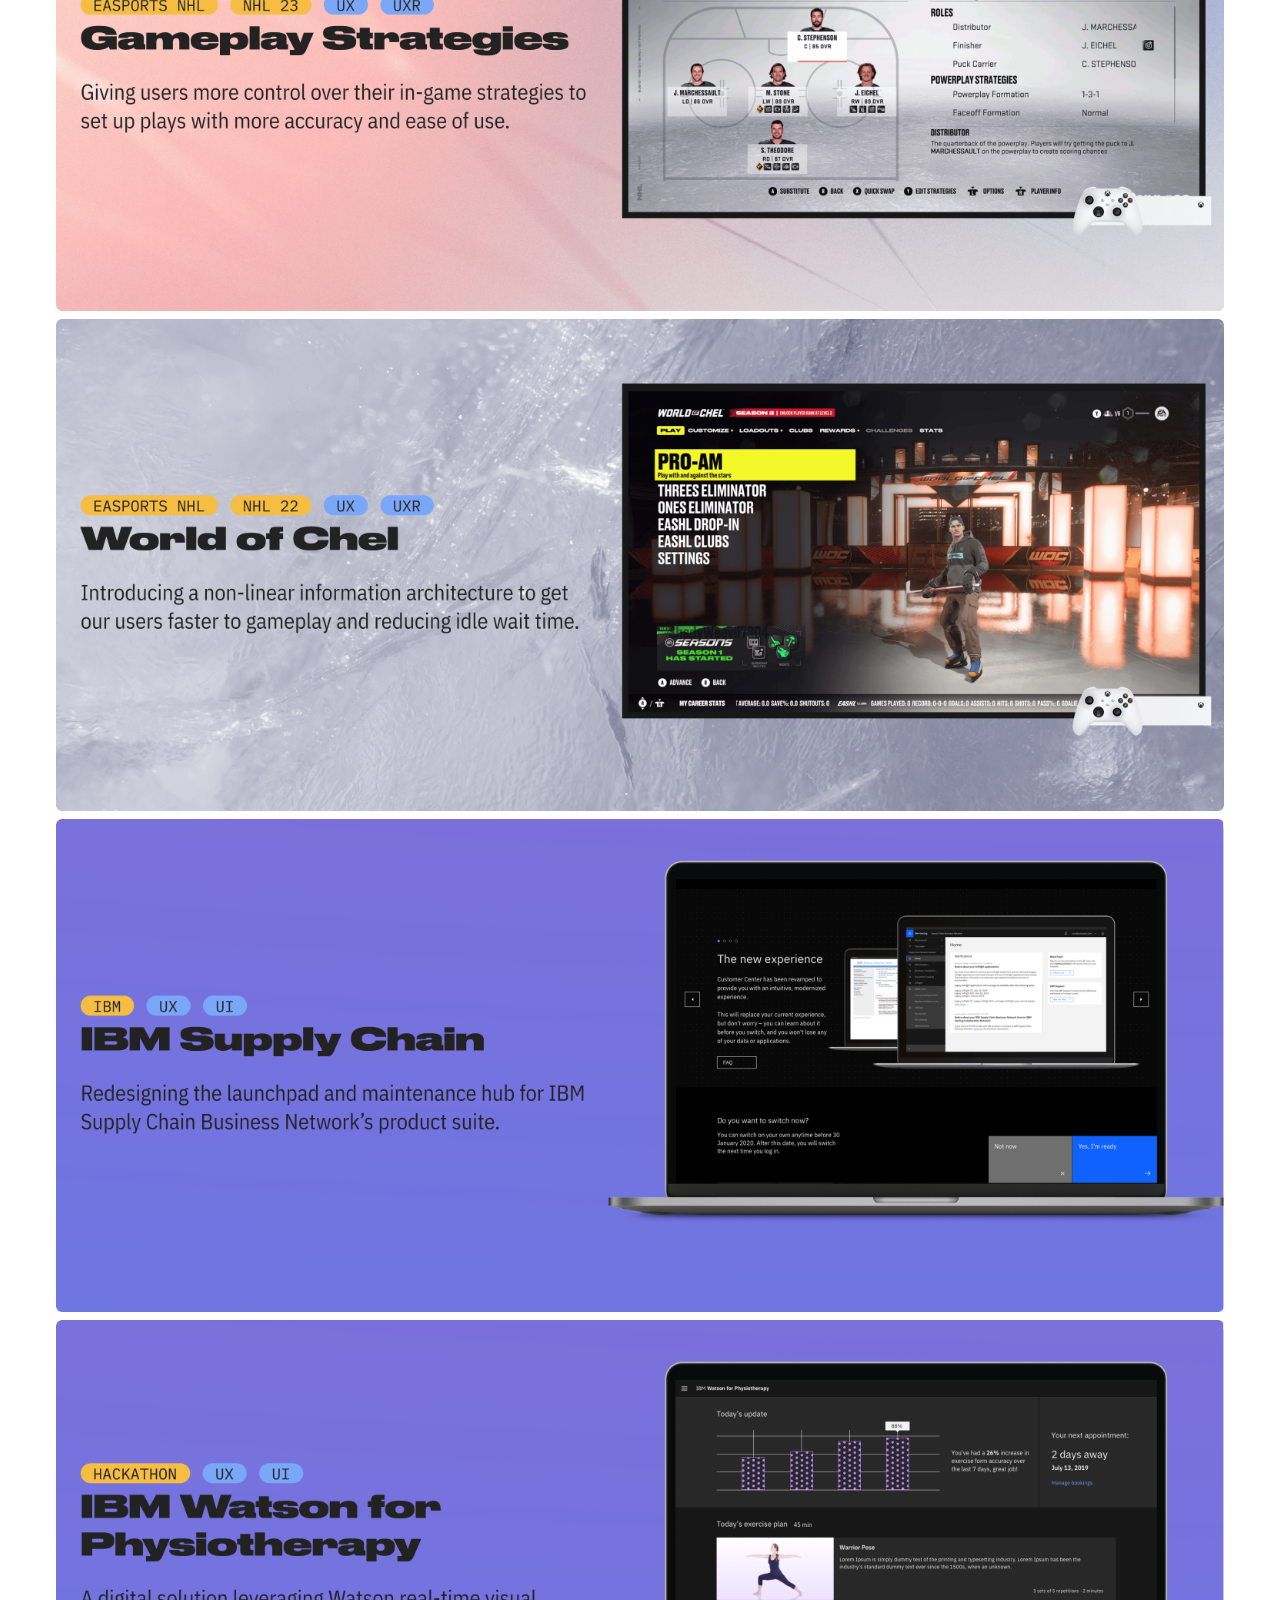
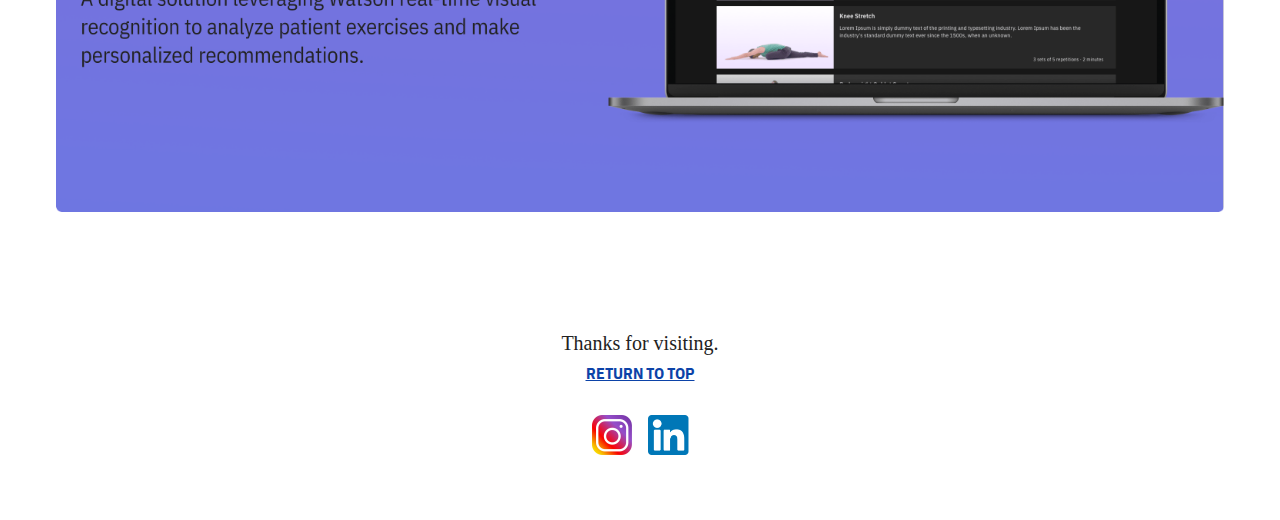
==== commit 6f41e964: "Uploading compressed PNGs" ====
--- a/index.html
+++ b/index.html
@@ -52,11 +52,11 @@
                 </div>
             </div>
             <div class="project-thumbnails-container">
-                <a class="project-filter-link eanhl"><img src="Assets/Project Thumbnails/NHL - CZ Large Thumbnail.jpg" class="project-thumbnails desktop-thumbnails"><img src="Assets/Project Thumbnails/NHL - Creation Zone Mobile Thumbnail.png" class="project-thumbnails mobile-thumbnails"/></a>
-                <a href="gameplay-strategies.html" class="project-filter-link eanhl"><img src="Assets/Project Thumbnails/NHL - Strategies Large Thumbnail.jpg" class="project-thumbnails desktop-thumbnails"><img src="Assets/Project Thumbnails/NHL - Strategies Mobile Thumbnail.png" class="project-thumbnails mobile-thumbnails" /></a>
-                <a href="world-of-chel.html" class="project-filter-link eanhl"><img src="Assets/Project Thumbnails/NHL - WOC Large Thumbnail.jpg" class="project-thumbnails desktop-thumbnails"><img src="Assets/Project Thumbnails/NHL - World of Chel Mobile Thumbnail.png" class="project-thumbnails mobile-thumbnails" /></a>
-                <a href="ibm-supply-chain.html" class="project-filter-link ibm"><img src="Assets/Project Thumbnails/IBM Customer Center Large Thumbnail.jpg" alt="IBM Supply Chain Project Thumbnail" class="project-thumbnails desktop-thumbnails"><img src="Assets/Project Thumbnails/NHL - IBM Supply Chain Mobile Thumbnail.png" class="project-thumbnails mobile-thumbnails" /></a>
-                <a href="ibm-watson-physio.html" class="project-filter-link ibm"><img src="Assets/Project Thumbnails/IBM Watson for Physio Large Thumbnail.jpg" alt="IBM Watson for Physio Project Thumbnail" class="project-thumbnails desktop-thumbnails"><img src="Assets/Project Thumbnails/NHL - Watson for Physio Mobile Thumbnail.png" class="project-thumbnails mobile-thumbnails" /></a>
+                <a class="project-filter-link eanhl"><img src="Assets/Project Thumbnails/NHL - CZ Large Thumbnail.png" class="project-thumbnails desktop-thumbnails"><img src="Assets/Project Thumbnails/NHL - Creation Zone Mobile Thumbnail.png" class="project-thumbnails mobile-thumbnails"/></a>
+                <a href="gameplay-strategies.html" class="project-filter-link eanhl"><img src="Assets/Project Thumbnails/NHL - Strategies Large Thumbnail.png" class="project-thumbnails desktop-thumbnails"><img src="Assets/Project Thumbnails/NHL - Strategies Mobile Thumbnail.png" class="project-thumbnails mobile-thumbnails" /></a>
+                <a href="world-of-chel.html" class="project-filter-link eanhl"><img src="Assets/Project Thumbnails/NHL - WOC Large Thumbnail.png" class="project-thumbnails desktop-thumbnails"><img src="Assets/Project Thumbnails/NHL - World of Chel Mobile Thumbnail.png" class="project-thumbnails mobile-thumbnails" /></a>
+                <a href="ibm-supply-chain.html" class="project-filter-link ibm"><img src="Assets/Project Thumbnails/IBM Customer Center Large Thumbnail.png" alt="IBM Supply Chain Project Thumbnail" class="project-thumbnails desktop-thumbnails"><img src="Assets/Project Thumbnails/NHL - IBM Supply Chain Mobile Thumbnail.png" class="project-thumbnails mobile-thumbnails" /></a>
+                <a href="ibm-watson-physio.html" class="project-filter-link ibm"><img src="Assets/Project Thumbnails/IBM Watson for Physio Large Thumbnail.png" alt="IBM Watson for Physio Project Thumbnail" class="project-thumbnails desktop-thumbnails"><img src="Assets/Project Thumbnails/NHL - Watson for Physio Mobile Thumbnail.png" class="project-thumbnails mobile-thumbnails" /></a>
             </div>
         </div> 
          
--- a/portfolio-styles.css
+++ b/portfolio-styles.css
@@ -15,6 +15,10 @@
 @media only screen and (min-width: 571px) {
     .desktop-thumbnails {
         display: block;
+    }
+
+    .desktop-thumbnails:not(last-child) {
+        padding-bottom: 8px;
     }
 
     .mobile-thumbnails {
